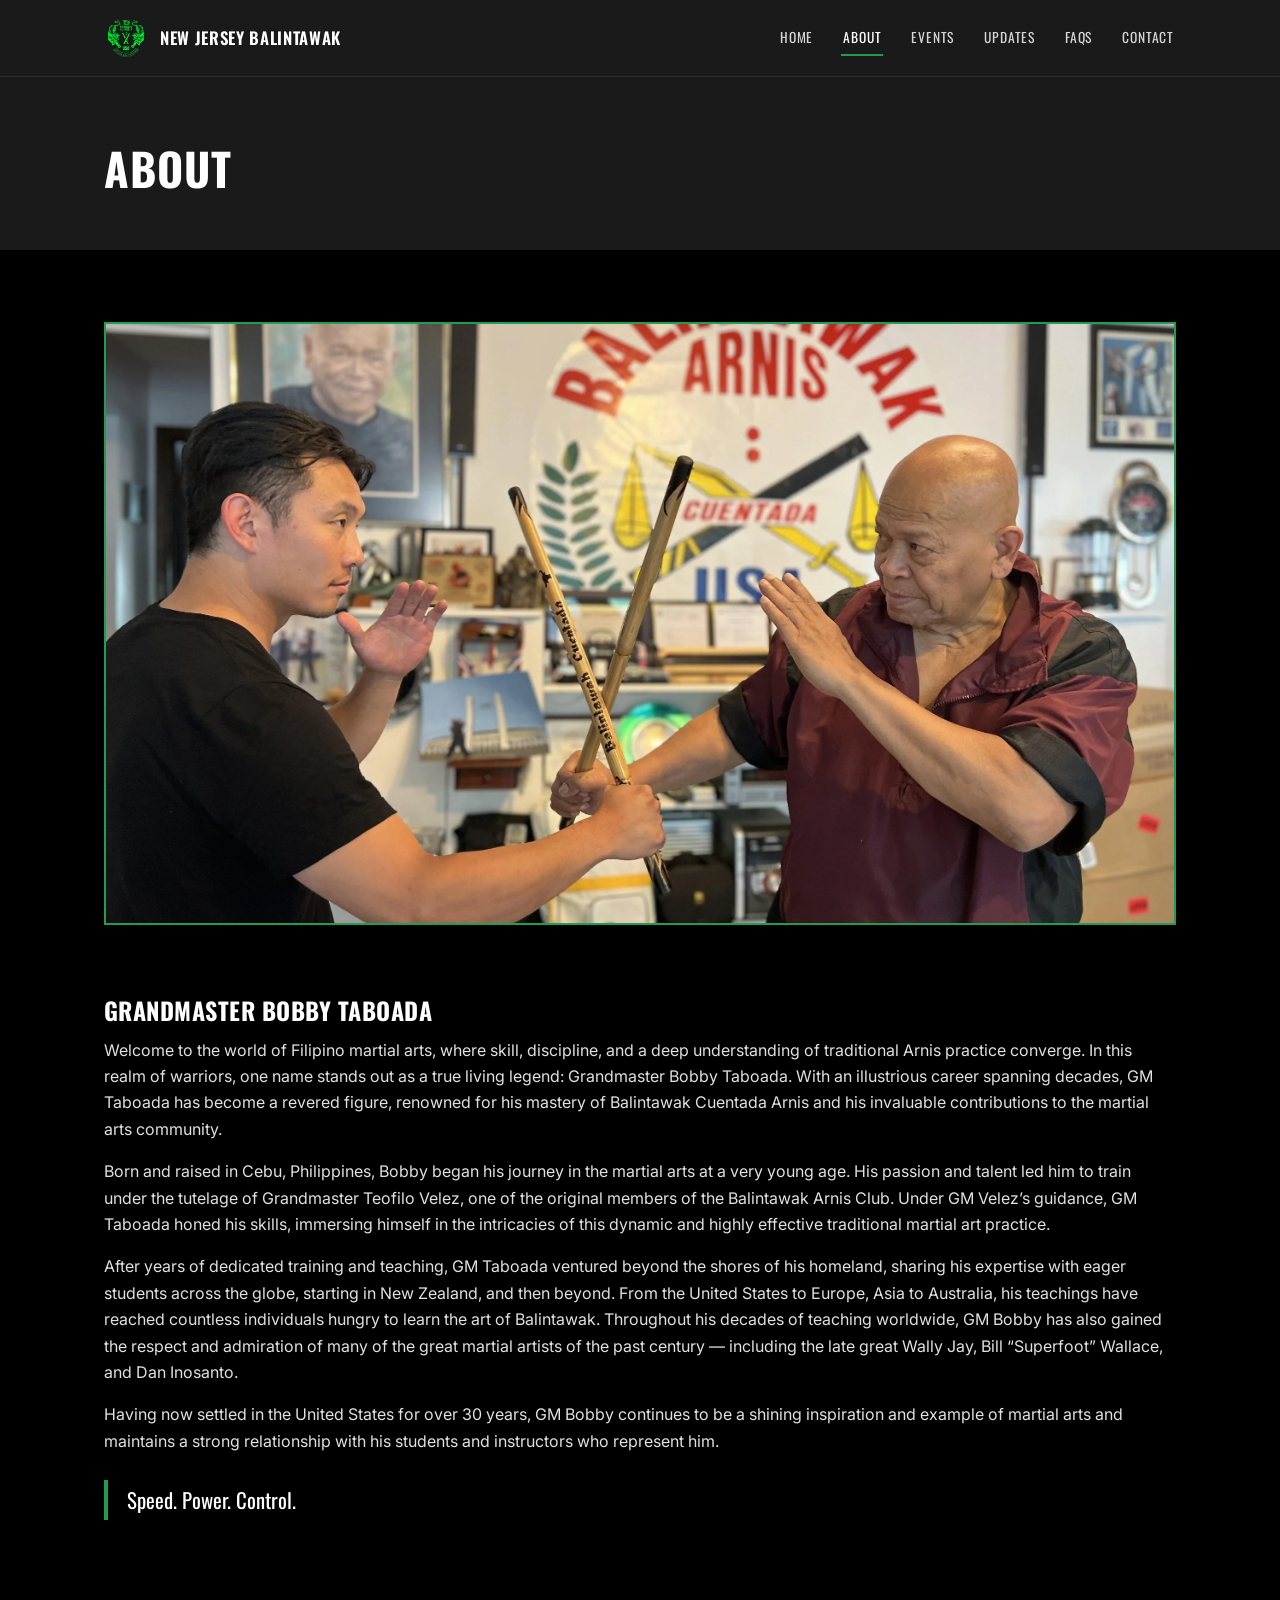
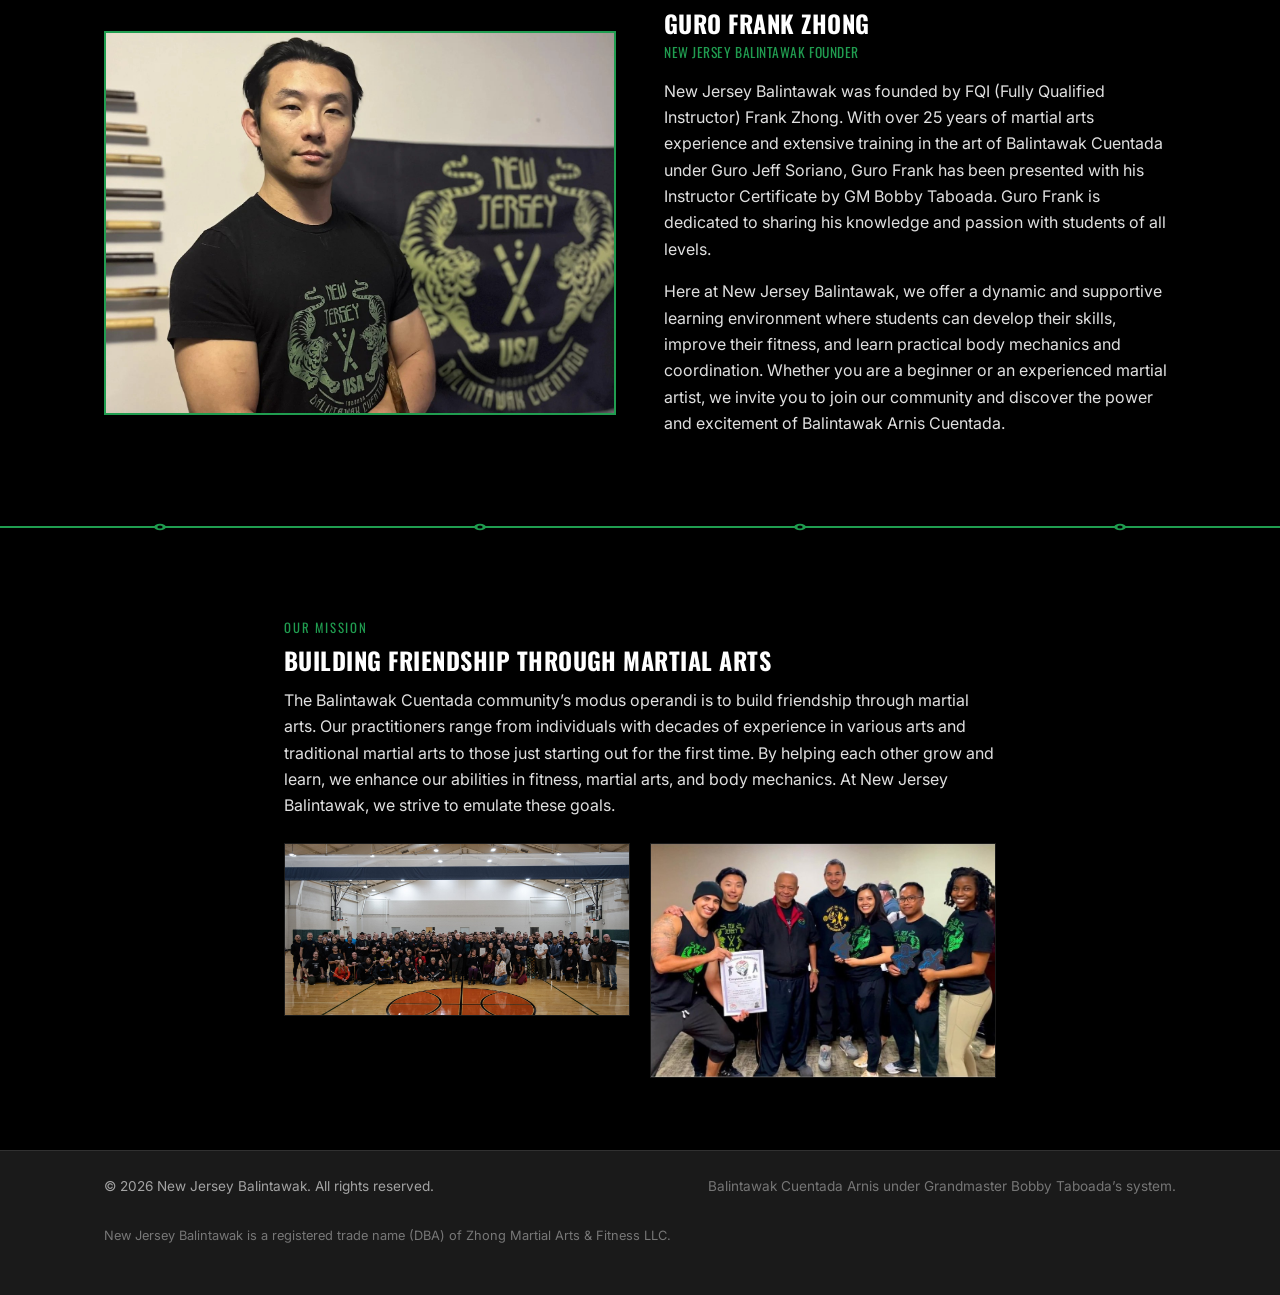
==== about.html @ 24a56a82 "Update experience duration for Guro Frank Zhong" ====
<!DOCTYPE html>
<html lang="en">
<head>
<meta charset="UTF-8">
<meta name="viewport" content="width=device-width, initial-scale=1.0">
<title>About | New Jersey Balintawak</title>
<meta name="description" content="Meet Grandmaster Bobby Taboada and Guro Frank Zhong, founder of New Jersey Balintawak.">
<link rel="icon" href="photos/logo.png">
<link rel="preconnect" href="https://fonts.googleapis.com">
<link rel="preconnect" href="https://fonts.gstatic.com" crossorigin>
<link href="https://fonts.googleapis.com/css2?family=Oswald:wght@500;600;700&family=Inter:wght@400;500;600&display=swap" rel="stylesheet">
<link rel="stylesheet" href="styles.css">
</head>
<body>
<a class="skip-link" href="#main">Skip to content</a>

<header class="site-header">
  <div class="wrap header-inner">
    <a class="brand" href="index.html">
      <img src="photos/logo.png" alt="New Jersey Balintawak logo">
      <span class="brand-name">New Jersey Balintawak</span>
    </a>
    <button class="nav-toggle" id="navToggle" aria-expanded="false" aria-controls="siteNav">
      <span></span><span></span><span></span><span class="sr-only">Menu</span>
    </button>
    <nav class="site-nav" id="siteNav">
      <a href="index.html">Home</a>
      <a href="about.html" aria-current="page">About</a>
      <a href="events.html">Events</a>
      <a href="updates.html">Updates</a>
      <a href="faqs.html">FAQs</a>
      <a href="contact.html">Contact</a>
    </nav>
  </div>
</header>

<main id="main">

  <section class="page-hero" style="background:#1A1A1A;">
    <div class="wrap"><p class="eyebrow"></p><h1 style="color:#FFF;">About</h1></div>
  </section>

  <section class="section" style="background:#000;">
    <div class="wrap lineage-grid">
      <article class="lineage-card lineage-card--full">
        <img class="portrait" src="photos/frank-gm-crossing.jpg" alt="Grandmaster Bobby Taboada and Guro Frank Zhong crossing sticks in front of the original Balintawak Arnis banner">
        <div class="lineage-content">
          <h2>Grandmaster Bobby Taboada</h2>
          <p>Welcome to the world of Filipino martial arts, where skill, discipline, and a deep understanding of traditional Arnis practice converge. In this realm of warriors, one name stands out as a true living legend: Grandmaster Bobby Taboada. With an illustrious career spanning decades, GM Taboada has become a revered figure, renowned for his mastery of Balintawak Cuentada Arnis and his invaluable contributions to the martial arts community.</p>
          <p>Born and raised in Cebu, Philippines, Bobby began his journey in the martial arts at a very young age. His passion and talent led him to train under the tutelage of Grandmaster Teofilo Velez, one of the original members of the Balintawak Arnis Club. Under GM Velez&rsquo;s guidance, GM Taboada honed his skills, immersing himself in the intricacies of this dynamic and highly effective traditional martial art practice.</p>
          <p>After years of dedicated training and teaching, GM Taboada ventured beyond the shores of his homeland, sharing his expertise with eager students across the globe, starting in New Zealand, and then beyond. From the United States to Europe, Asia to Australia, his teachings have reached countless individuals hungry to learn the art of Balintawak. Throughout his decades of teaching worldwide, GM Bobby has also gained the respect and admiration of many of the great martial artists of the past century &mdash; including the late great Wally Jay, Bill &ldquo;Superfoot&rdquo; Wallace, and Dan Inosanto.</p>
          <p>Having now settled in the United States for over 30 years, GM Bobby continues to be a shining inspiration and example of martial arts and maintains a strong relationship with his students and instructors who represent him.</p>
          <blockquote><p>Speed. Power. Control.</p></blockquote>
        </div>
      </article>

      <article class="lineage-card">
        <img class="portrait" src="photos/frank-portrait.jpg" alt="Guro Frank Zhong">
        <div class="lineage-content">
          <h2 style="color:#FFF;">Guro Frank Zhong</h2>
          <p class="lineage-role">New Jersey Balintawak Founder</p>
          <p>New Jersey Balintawak was founded by FQI (Fully Qualified Instructor) Frank Zhong. With over 25 years of martial arts experience and extensive training in the art of Balintawak Cuentada under Guro Jeff Soriano, Guro Frank has been presented with his Instructor Certificate by GM Bobby Taboada. Guro Frank is dedicated to sharing his knowledge and passion with students of all levels.</p>
          <p>Here at New Jersey Balintawak, we offer a dynamic and supportive learning environment where students can develop their skills, improve their fitness, and learn practical body mechanics and coordination. Whether you are a beginner or an experienced martial artist, we invite you to join our community and discover the power and excitement of Balintawak Arnis Cuentada.</p>
        </div>
      </article>
    </div>
  </section>

  <div class="stick-divider" aria-hidden="true"><svg viewBox="0 0 1200 40" preserveAspectRatio="none"><line x1="0" y1="20" x2="1200" y2="20" class="stick-line"/><g class="stick-nodes"><circle cx="150" cy="20" r="4"/><circle cx="450" cy="20" r="4"/><circle cx="750" cy="20" r="4"/><circle cx="1050" cy="20" r="4"/></g></svg></div>

  <section class="section" style="background:#000;">
    <div class="wrap section-narrow">
      <p class="eyebrow">Our Mission</p>
      <h2 style="color:#FFF;">Building Friendship Through Martial Arts</h2>
      <p>The Balintawak Cuentada community&rsquo;s modus operandi is to build friendship through martial arts. Our practitioners range from individuals with decades of experience in various arts and traditional martial arts to those just starting out for the first time. By helping each other grow and learn, we enhance our abilities in fitness, martial arts, and body mechanics. At New Jersey Balintawak, we strive to emulate these goals.</p>
      <div style="display:grid;grid-template-columns:1fr 1fr;gap:20px;margin-top:1.5em;">
        <img src="photos/world-camp-2023.jpg" alt="Balintawak practitioners gathered at World Camp 2023" style="border:1px solid var(--line);">
        <img src="photos/winston-with-gm.jpg" alt="New Jersey Balintawak practitioners with Grandmaster Bobby Taboada after a Completion of the Art test" style="border:1px solid var(--line);object-fit:cover;height:100%;">
      </div>
    </div>
  </section>

</main>

<footer class="site-footer">
  <div class="wrap footer-inner">
    <p>&copy; <span id="year"></span> New Jersey Balintawak. All rights reserved.</p>
    <p class="footer-sub">Balintawak Cuentada Arnis under Grandmaster Bobby Taboada&rsquo;s system.</p>
    <p class="footer-legal">New Jersey Balintawak is a registered trade name (DBA) of Zhong Martial Arts &amp; Fitness LLC.</p>
  </div>
</footer>
<script src="script.js"></script>
</body>
</html>
---- styles.css ----
/* ============================================
   New Jersey Balintawak — tokens
   ============================================ */
:root {
  --ink: #1A1A1A;
  --ink-soft: #E0E0E0;
  --paper: #000000;
  --paper-dim: #222222;
  --brand: #209D50;
  --brand-dark: #15703A;
  --accent: #FFFFFF;
  --accent-dim: #CCCCCC;
  --line: rgba(255,255,255,0.1);

  --font-head: "Oswald", "Arial Narrow", sans-serif;
  --font-body: "Inter", system-ui, -apple-system, sans-serif;

  --max: 1120px;
}

*, *::before, *::after { box-sizing: border-box; }
html { scroll-behavior: smooth; }
body {
  margin: 0;
  font-family: var(--font-body);
  color: var(--ink-soft);
  background: var(--paper);
  line-height: 1.65;
  -webkit-font-smoothing: antialiased;
}
img { max-width: 100%; display: block; }
a { color: inherit; }
h1, h2, h3 {
  font-family: var(--font-head);
  color: var(--accent);
  text-transform: uppercase;
  letter-spacing: 0.02em;
  line-height: 1.15;
  margin: 0 0 0.5em;
}
p { margin: 0 0 1em; }
ul { margin: 0; padding: 0; list-style: none; }

.wrap { max-width: var(--max); margin: 0 auto; padding: 0 24px; }

.sr-only {
  position: absolute; width: 1px; height: 1px;
  overflow: hidden; clip: rect(0 0 0 0); white-space: nowrap;
}
.skip-link {
  position: absolute; left: -999px; top: 0;
  background: var(--brand); color: #fff; padding: 12px 20px; z-index: 100;
}
.skip-link:focus { left: 0; }
:focus-visible { outline: 3px solid var(--brand); outline-offset: 2px; }

.eyebrow {
  font-family: var(--font-head);
  text-transform: uppercase;
  letter-spacing: 0.14em;
  font-size: 0.8rem;
  color: var(--brand);
  margin: 0 0 0.75em;
}

/* Buttons */
.btn {
  display: inline-block;
  font-family: var(--font-head);
  text-transform: uppercase;
  letter-spacing: 0.06em;
  font-size: 0.95rem;
  padding: 14px 28px;
  border-radius: 2px;
  text-decoration: none;
  border: 2px solid transparent;
  transition: background-color 0.15s ease, color 0.15s ease, border-color 0.15s ease;
  cursor: pointer;
}
.btn-primary { background: var(--brand); color: #fff; border-color: var(--brand); }
.btn-primary:hover { background: var(--brand-dark); border-color: var(--brand-dark); }
.btn-ghost { background: transparent; color: #fff; border-color: rgba(255,255,255,0.5); }
.btn-ghost:hover { border-color: #fff; }

/* Header / nav */
.site-header {
  background: var(--ink);
  position: sticky; top: 0; z-index: 50;
  border-bottom: 1px solid rgba(255,255,255,0.08);
}
.header-inner { display: flex; align-items: center; justify-content: space-between; height: 76px; }
.brand { display: flex; align-items: center; gap: 12px; color: #fff; text-decoration: none; }
.brand img { height: 44px; width: 44px; object-fit: contain; }
.brand-name {
  font-family: var(--font-head); text-transform: uppercase;
  letter-spacing: 0.04em; font-size: 1.05rem; font-weight: 600;
}
.site-nav { display: flex; gap: 26px; }
.site-nav a {
  color: rgba(255,255,255,0.82); text-decoration: none;
  font-family: var(--font-head); text-transform: uppercase;
  font-size: 0.85rem; letter-spacing: 0.06em;
  padding: 6px 2px; border-bottom: 2px solid transparent;
  transition: color 0.15s ease, border-color 0.15s ease;
}
.site-nav a:hover, .site-nav a[aria-current="page"] { color: #fff; border-color: var(--brand); }

.nav-toggle {
  display: none; flex-direction: column; justify-content: center; gap: 5px;
  width: 40px; height: 40px; background: none; border: none; cursor: pointer;
}
.nav-toggle span { display: block; height: 2px; background: #fff; border-radius: 1px; }

/* Page hero (interior pages) */
.page-hero { background: var(--ink); color: #fff; padding: 56px 0; }
.page-hero .eyebrow { color: var(--accent-dim); }
.page-hero h1 { color: #fff; font-size: clamp(2rem, 5vw, 2.8rem); margin: 0; }

/* Home hero */
.hero { background: var(--ink); color: #fff; padding: 90px 0 76px; }
.hero-inner { max-width: 720px; }
.hero h1 { color: #fff; font-size: clamp(2.4rem, 6vw, 3.6rem); margin-bottom: 0.4em; }
.hero-lede { color: rgba(255,255,255,0.78); font-size: 1.1rem; max-width: 46ch; }
.hero-actions { display: flex; flex-wrap: wrap; gap: 14px; margin-top: 1.5em; }

/* Stick divider */
.stick-divider { background: var(--paper); padding: 6px 0; line-height: 0; }
.stick-divider svg { width: 100%; height: 24px; display: block; }
.stick-line { stroke: var(--brand); stroke-width: 3; stroke-linecap: round; }
.stick-nodes circle { fill: var(--paper); stroke: var(--brand); stroke-width: 3; }

/* Sections */
.section { padding: 72px 0; }
.section-narrow { max-width: 760px; }

/* Lineage / people */
.lineage-grid { display: flex; flex-direction: column; gap: 64px; }
.lineage-card { display: grid; grid-template-columns: 1fr 1fr; gap: 48px; align-items: center; }
.lineage-card .portrait {
  width: 100%; aspect-ratio: 4 / 3; object-fit: cover;
  background: var(--paper-dim); border: 2px solid var(--brand); margin-bottom: 0;
}
.lineage-card--full { grid-template-columns: 1fr; }
.lineage-card--full .portrait { aspect-ratio: 16 / 9; margin-bottom: 24px; }
.lineage-content p:last-child { margin-bottom: 0; }
.lineage-role {
  font-family: var(--font-head); text-transform: uppercase;
  letter-spacing: 0.04em; color: var(--brand); font-size: 0.85rem; margin-top: -0.6em;
}

/* Quote */
blockquote { border-left: 4px solid var(--brand); margin: 1.6em 0; padding: 0.2em 0 0.2em 1.2em; }
blockquote p { font-family: var(--font-head); text-transform: none; font-size: 1.3rem; color: var(--accent); margin: 0; }

/* Curriculum */
.level-grid { display: grid; grid-template-columns: repeat(3, 1fr); gap: 24px; margin-top: 32px; }
.level-card { background: var(--paper-dim); border: 1px solid var(--line); padding: 28px 24px; position: relative; }
.level-num { display: block; font-family: var(--font-head); font-size: 2.4rem; font-weight: 700; color: var(--brand); line-height: 1; margin-bottom: 14px; }
.level-card li { padding: 6px 0; border-top: 1px solid var(--line); font-size: 0.95rem; }
.level-card li:first-child { border-top: none; }

/* Training */
.training-grid { display: grid; grid-template-columns: repeat(3, 1fr); gap: 28px; margin-top: 24px; }
.training-card { border-top: 3px solid var(--brand); padding-top: 18px; }

/* Event card */
.event-card { display: grid; grid-template-columns: 300px 1fr; gap: 28px; background: var(--paper-dim); border: 1px solid var(--line); margin-bottom: 28px; }
.event-photo { width: 100%; height: 100%; min-height: 200px; object-fit: cover; background: var(--paper-dim); }
.event-body { padding: 24px 24px 24px 0; }
.event-date { font-family: var(--font-head); color: var(--brand); text-transform: uppercase; letter-spacing: 0.06em; font-size: 0.85rem; }
.event-location, .event-meta-strong { font-weight: 600; color: var(--accent); }
.event-price-table { margin: 1em 0; padding: 0; }
.event-price-table li { display: flex; justify-content: space-between; max-width: 320px; padding: 6px 0; border-top: 1px solid var(--line); }
.event-price-table li:first-child { border-top: none; }

/* Simple calendar-style event row (Events page past listings) */
.event-row { display: grid; grid-template-columns: 90px 1fr; gap: 24px; padding: 24px 0; border-top: 1px solid var(--line); }
.event-row:first-child { border-top: none; }
.event-row-date { font-family: var(--font-head); }
.event-row-date .month { display: block; text-transform: uppercase; color: var(--brand); font-size: 0.85rem; letter-spacing: 0.08em; }
.event-row-date .day { display: block; font-size: 2rem; color: var(--accent); line-height: 1; }
.event-row-meta { color: var(--brand); font-size: 0.85rem; text-transform: uppercase; letter-spacing: 0.05em; margin-bottom: 0.3em; }

/* FAQ accordion */
.faq-item { border-top: 1px solid var(--line); }
.faq-item:last-child { border-bottom: 1px solid var(--line); }
.faq-item summary {
  cursor: pointer; padding: 20px 4px; font-family: var(--font-head);
  text-transform: uppercase; letter-spacing: 0.02em; font-size: 1.05rem;
  color: var(--accent); list-style: none; display: flex; justify-content: space-between; align-items: center; gap: 16px;
}
.faq-item summary::-webkit-details-marker { display: none; }
.faq-item summary::after {
  content: "+"; font-size: 1.4rem; color: var(--brand); flex: none; font-family: var(--font-body);
}
.faq-item[open] summary::after { content: "\2212"; }
.faq-item .faq-answer { padding: 0 4px 22px; max-width: 68ch; }

/* Updates / posts */
.post-list { display: flex; flex-direction: column; gap: 40px; }
.post { display: grid; grid-template-columns: 280px 1fr; gap: 28px; }
.post-photo { width: 100%; aspect-ratio: 4/3; object-fit: cover; background: var(--paper-dim); border: 1px solid var(--line); }
.post-date { font-family: var(--font-head); color: var(--brand); text-transform: uppercase; letter-spacing: 0.06em; font-size: 0.8rem; }
.post h2 { margin-top: 0.3em; color: var(--accent); }
.post-noimg { grid-template-columns: 1fr; }

/* Contact */
.contact-page { background: var(--ink); color: #fff; }
.contact-page .eyebrow { color: var(--accent-dim); }
.contact-page h1, .contact-page h2 { color: #fff; }
.contact-grid { display: grid; grid-template-columns: 1fr 1fr; gap: 48px; margin-top: 24px; }
.contact-block p { color: rgba(255,255,255,0.8); }
.contact-block a { color: #fff; text-decoration: underline; text-decoration-color: var(--brand); }

.form-field { margin-bottom: 18px; }
.form-field label { display: block; font-size: 0.85rem; color: rgba(255,255,255,0.7); margin-bottom: 6px; }
.form-field .hint { color: rgba(255,255,255,0.45); font-size: 0.78rem; }
.form-row { display: grid; grid-template-columns: 1fr 1fr; gap: 16px; }
.form-field input, .form-field textarea {
  width: 100%; background: rgba(255,255,255,0.06); border: 1px solid rgba(255,255,255,0.25);
  color: #fff; padding: 12px 14px; font-family: var(--font-body); font-size: 0.95rem; border-radius: 2px;
}
.form-field textarea { min-height: 120px; resize: vertical; }
.form-note { font-size: 0.8rem; color: rgba(255,255,255,0.45); margin-top: 8px; }

/* Footer */
.site-footer { background: var(--ink); border-top: 1px solid rgba(255,255,255,0.1); color: rgba(255,255,255,0.6); padding: 24px 0 36px; font-size: 0.85rem; }
.footer-inner { display: flex; flex-wrap: wrap; gap: 6px 20px; justify-content: space-between; }
.footer-sub { color: rgba(255,255,255,0.4); }
.footer-legal { font-size: 0.8rem; color: #777777; margin-top: 0.5rem; }

/* Responsive */
@media (max-width: 860px) {
  .lineage-grid { gap: 40px; }
  .lineage-card { grid-template-columns: 1fr; gap: 20px; }
  .level-grid { grid-template-columns: 1fr 1fr; }
  .training-grid { grid-template-columns: 1fr; gap: 22px; }
  .event-card { grid-template-columns: 1fr; }
  .event-photo { aspect-ratio: 16/9; min-height: 0; }
  .event-body { padding: 0 20px 20px; }
  .contact-grid { grid-template-columns: 1fr; gap: 28px; }
  .post { grid-template-columns: 1fr; }
}
@media (max-width: 640px) {
  .nav-toggle { display: flex; }
  .site-nav {
    position: absolute; top: 76px; left: 0; right: 0; background: var(--ink);
    flex-direction: column; gap: 0; max-height: 0; overflow: hidden; transition: max-height 0.2s ease;
  }
  .site-nav.is-open { max-height: 420px; }
  .site-nav a { padding: 16px 24px; border-bottom: 1px solid rgba(255,255,255,0.08); border-left: 2px solid transparent; }
  .site-nav a:hover { border-left-color: var(--brand); border-bottom-color: rgba(255,255,255,0.08); }
  .hero { padding: 64px 0 52px; }
  .page-hero { padding: 44px 0; }
  .section { padding: 52px 0; }
  .level-grid { grid-template-columns: 1fr; }
  .form-row { grid-template-columns: 1fr; }
  .event-row { grid-template-columns: 60px 1fr; }
}
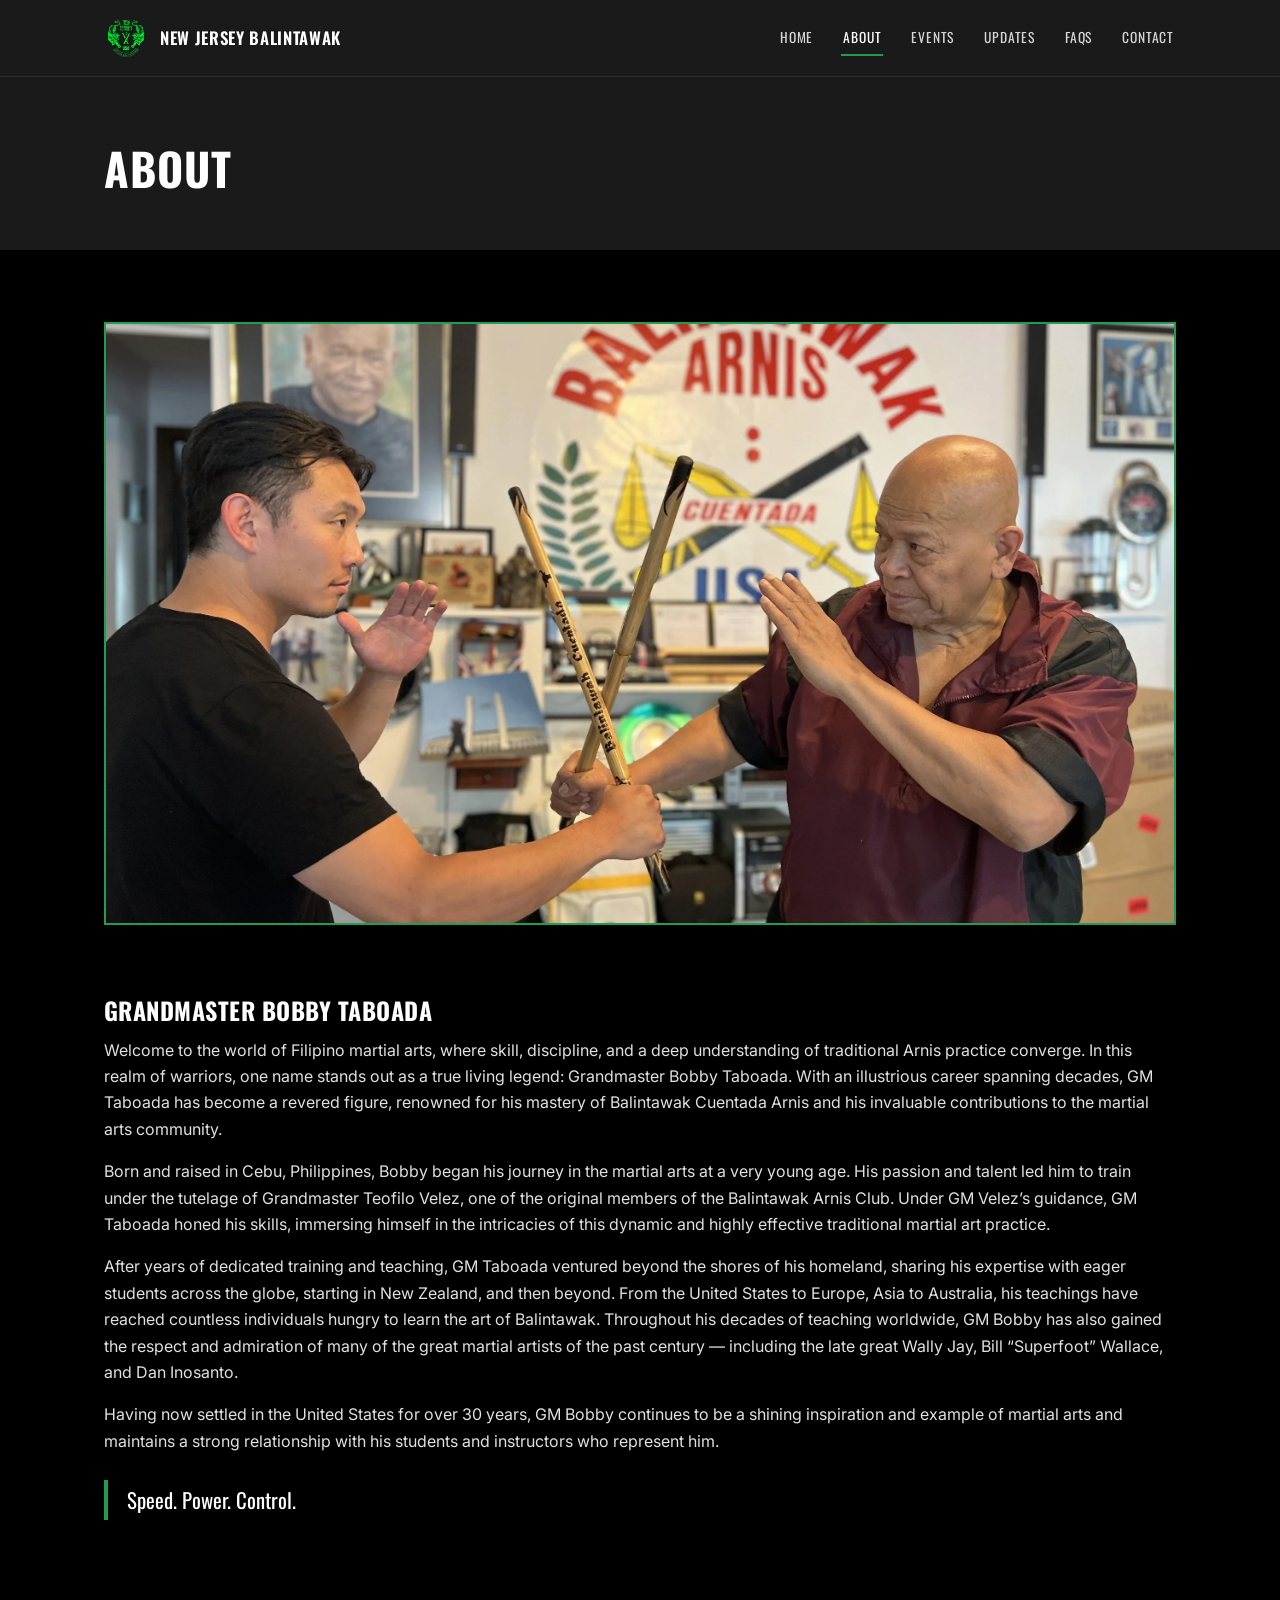
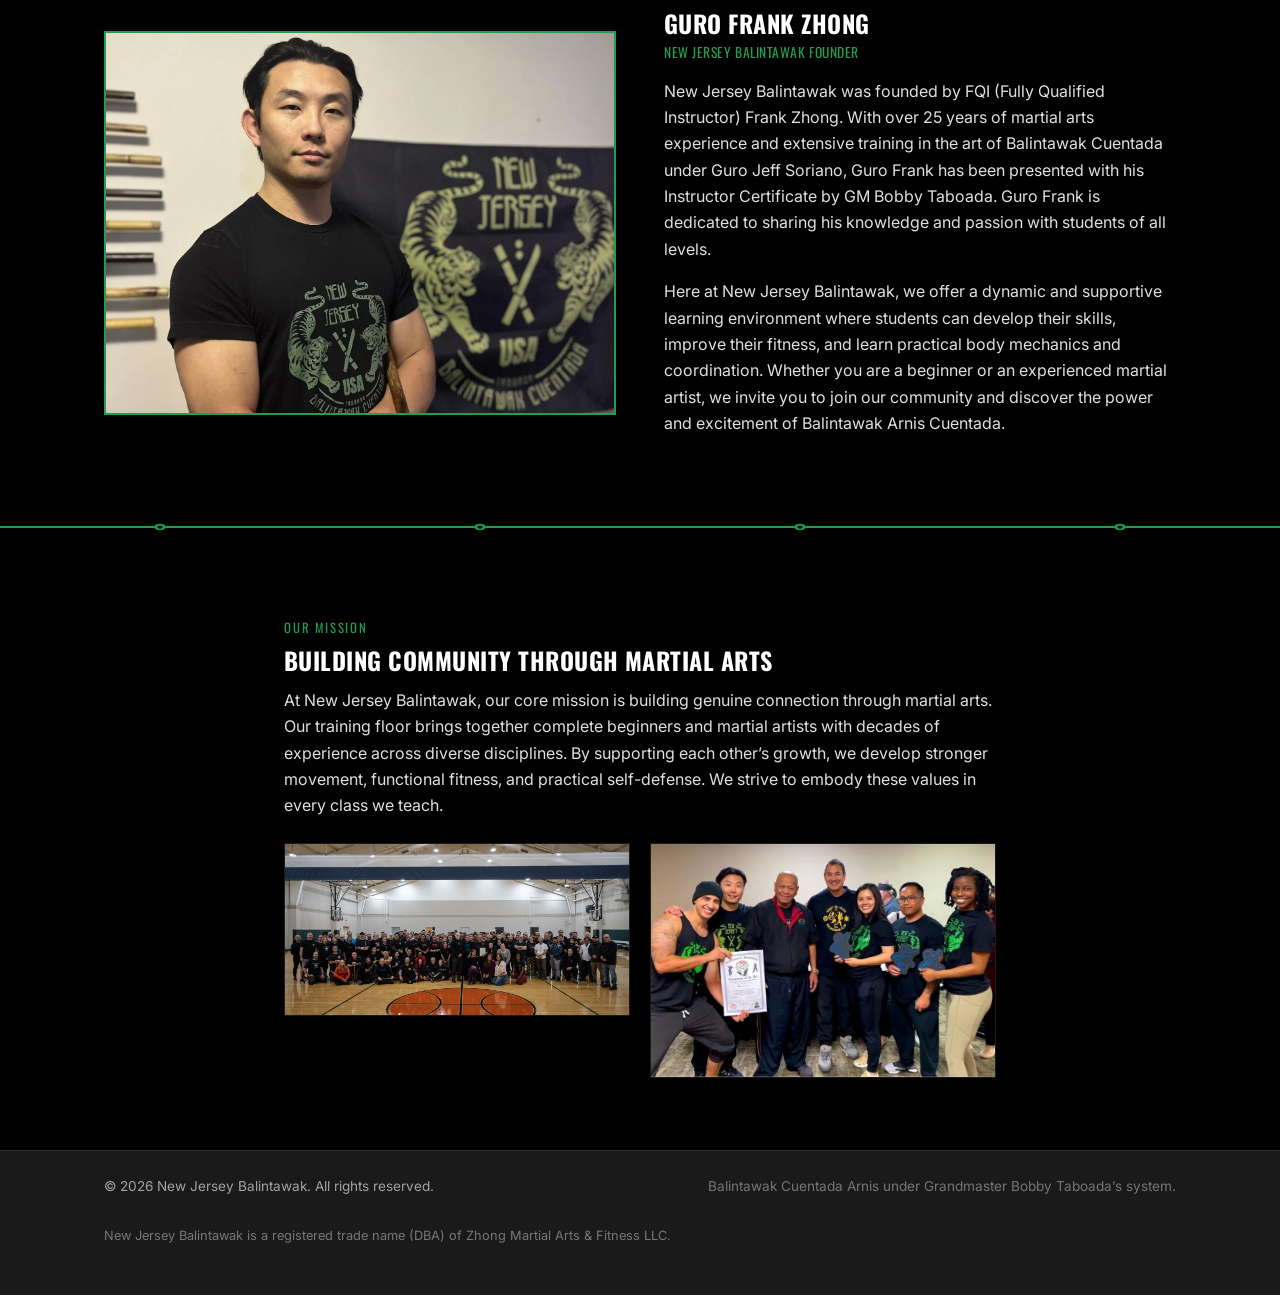
==== commit 079cef5f: "Revise mission statement in about.html Updated mission statement to emphasize community building and" ====
--- a/about.html
+++ b/about.html
@@ -71,8 +71,8 @@
   <section class="section" style="background:#000;">
     <div class="wrap section-narrow">
       <p class="eyebrow">Our Mission</p>
-      <h2 style="color:#FFF;">Building Friendship Through Martial Arts</h2>
-      <p>The Balintawak Cuentada community&rsquo;s modus operandi is to build friendship through martial arts. Our practitioners range from individuals with decades of experience in various arts and traditional martial arts to those just starting out for the first time. By helping each other grow and learn, we enhance our abilities in fitness, martial arts, and body mechanics. At New Jersey Balintawak, we strive to emulate these goals.</p>
+      <h2 style="color:#FFF;">Building Community Through Martial Arts</h2>
+      <p>At New Jersey Balintawak, our core mission is building genuine connection through martial arts. Our training floor brings together complete beginners and martial artists with decades of experience across diverse disciplines. By supporting each other’s growth, we develop stronger movement, functional fitness, and practical self-defense. We strive to embody these values in every class we teach.</p>
       <div style="display:grid;grid-template-columns:1fr 1fr;gap:20px;margin-top:1.5em;">
         <img src="photos/world-camp-2023.jpg" alt="Balintawak practitioners gathered at World Camp 2023" style="border:1px solid var(--line);">
         <img src="photos/winston-with-gm.jpg" alt="New Jersey Balintawak practitioners with Grandmaster Bobby Taboada after a Completion of the Art test" style="border:1px solid var(--line);object-fit:cover;height:100%;">
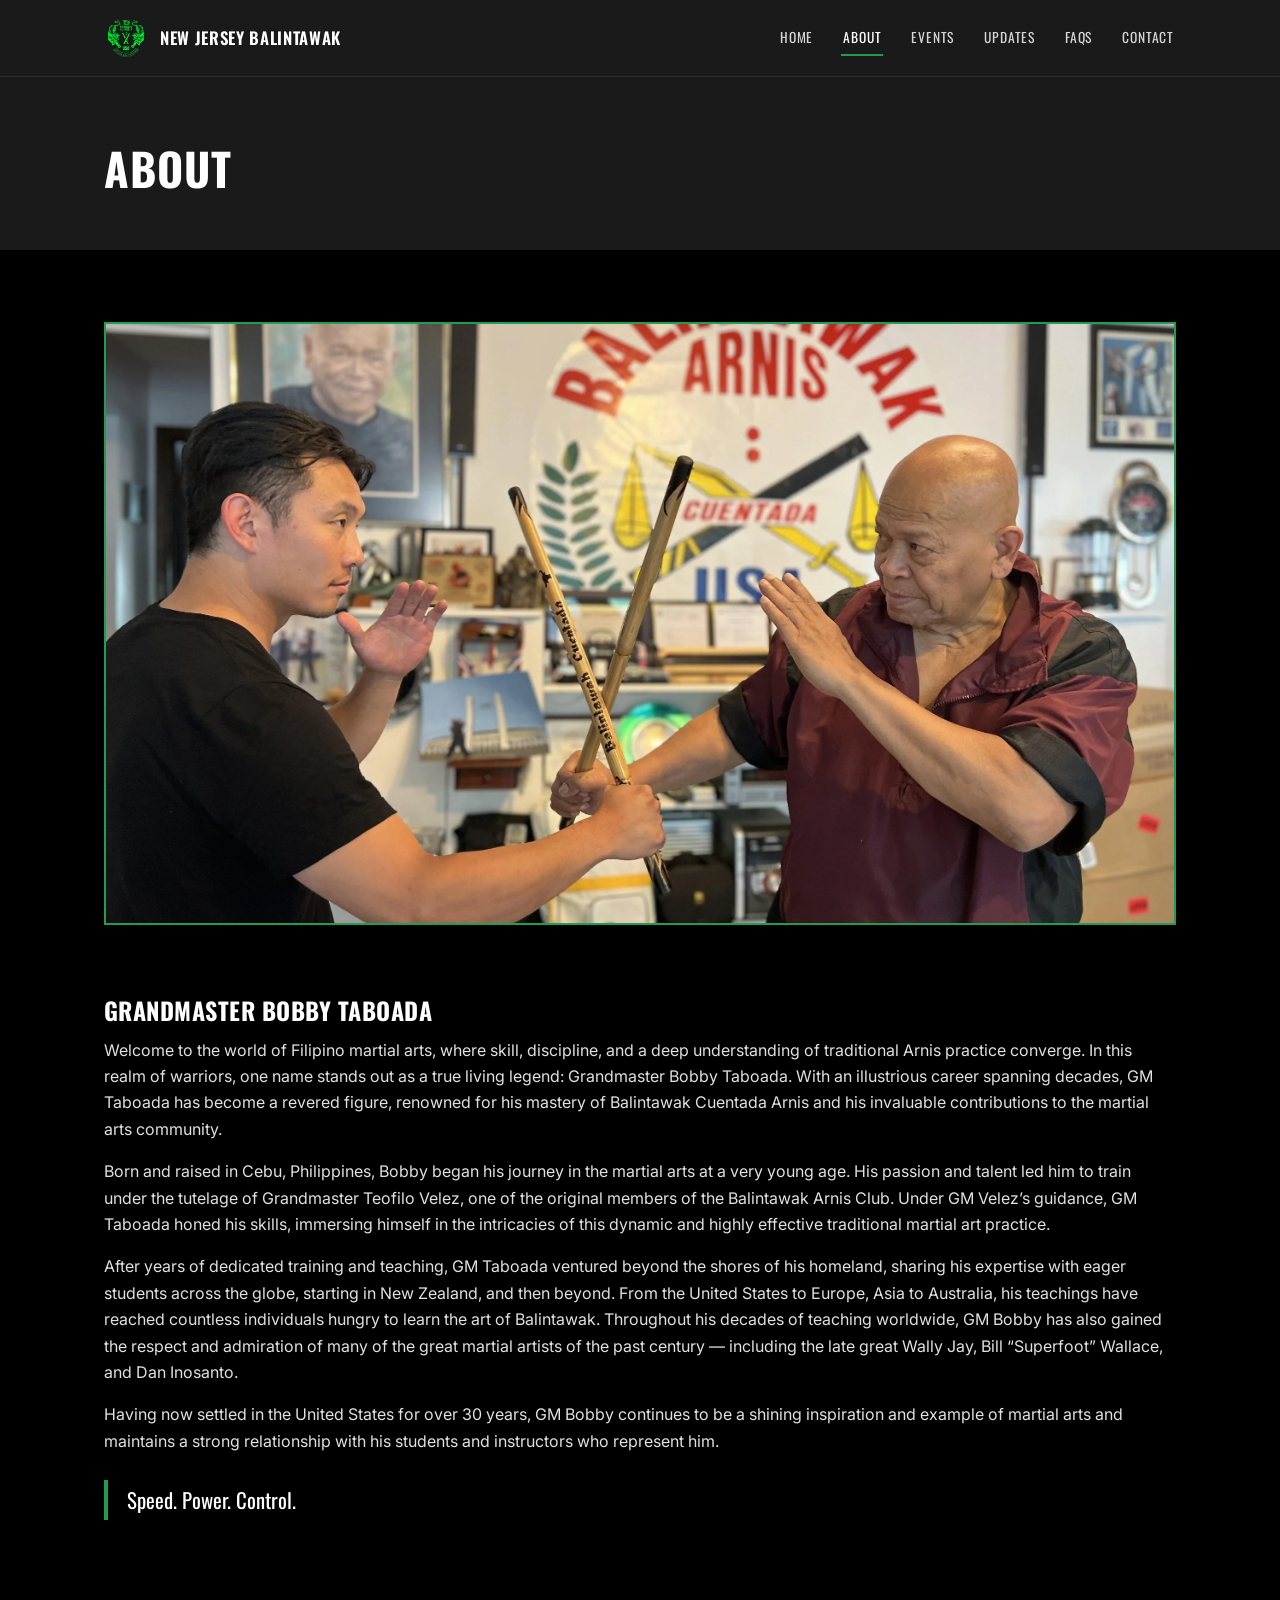
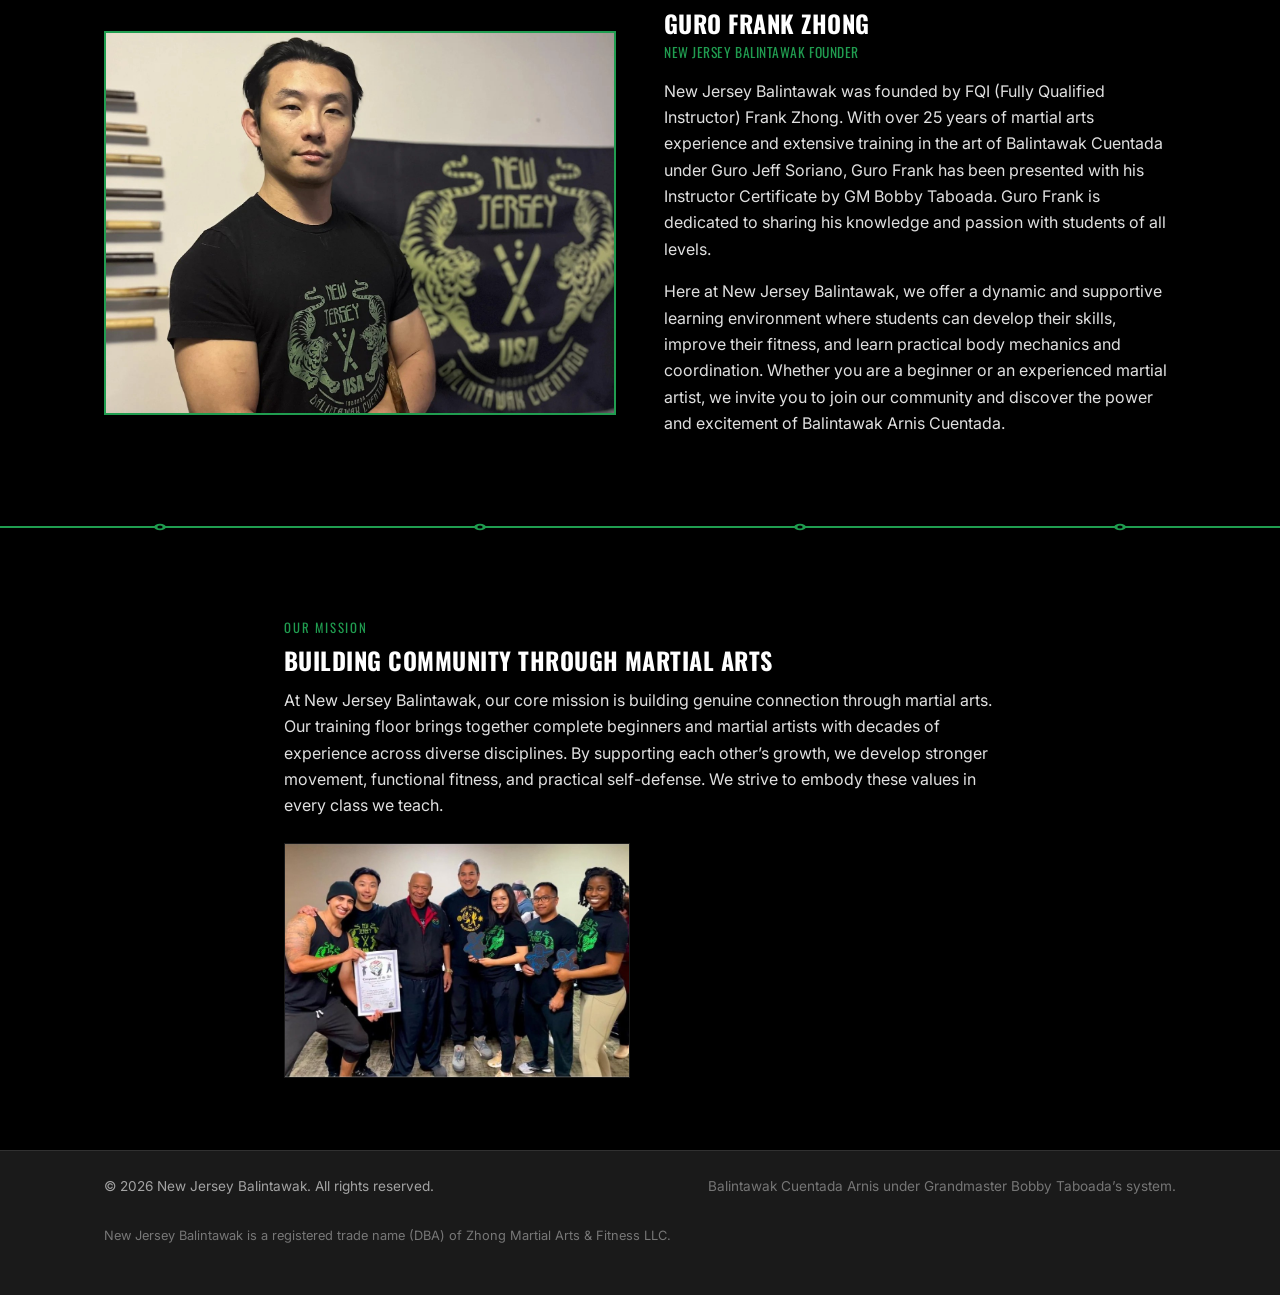
==== commit 18bc68ee: "Remove World Camp 2023 image from about.html Removed an image of Balintawak practitioners at World C" ====
--- a/about.html
+++ b/about.html
@@ -74,7 +74,6 @@
       <h2 style="color:#FFF;">Building Community Through Martial Arts</h2>
       <p>At New Jersey Balintawak, our core mission is building genuine connection through martial arts. Our training floor brings together complete beginners and martial artists with decades of experience across diverse disciplines. By supporting each other’s growth, we develop stronger movement, functional fitness, and practical self-defense. We strive to embody these values in every class we teach.</p>
       <div style="display:grid;grid-template-columns:1fr 1fr;gap:20px;margin-top:1.5em;">
-        <img src="photos/world-camp-2023.jpg" alt="Balintawak practitioners gathered at World Camp 2023" style="border:1px solid var(--line);">
         <img src="photos/winston-with-gm.jpg" alt="New Jersey Balintawak practitioners with Grandmaster Bobby Taboada after a Completion of the Art test" style="border:1px solid var(--line);object-fit:cover;height:100%;">
       </div>
     </div>
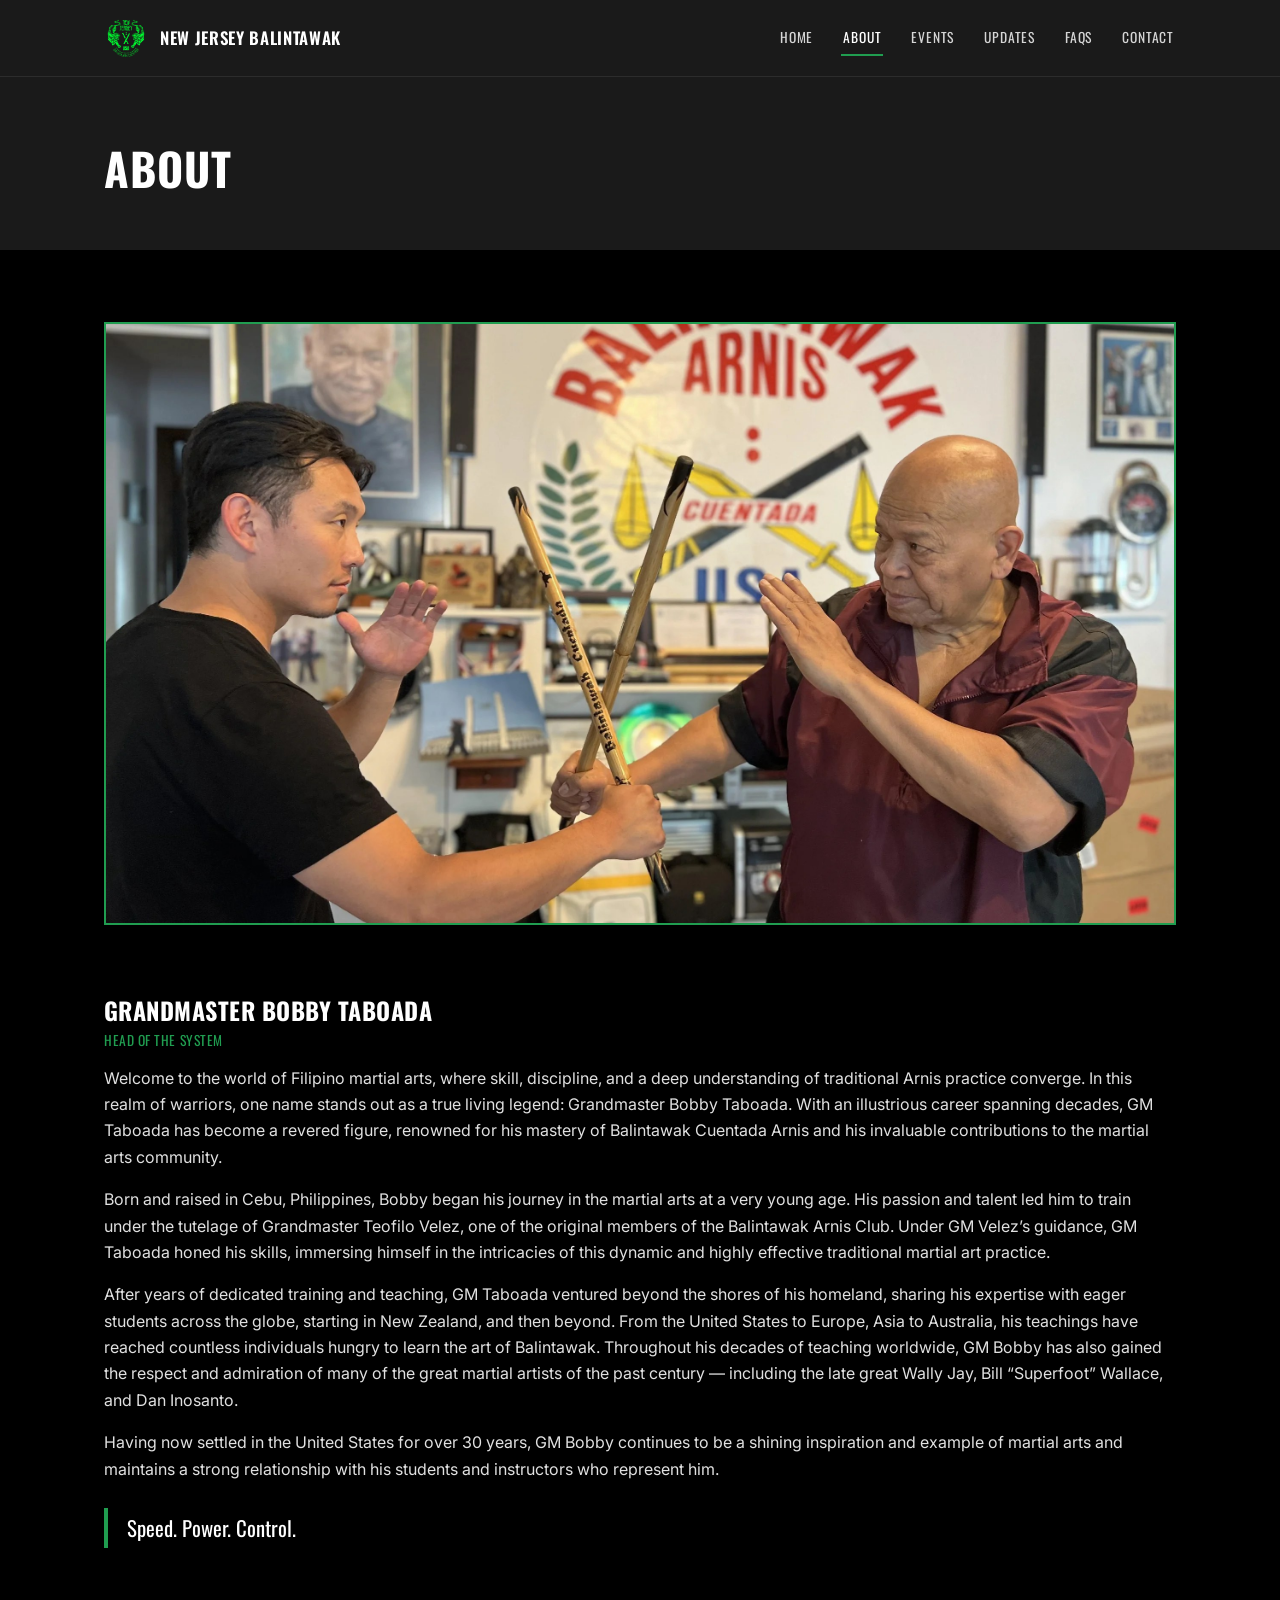
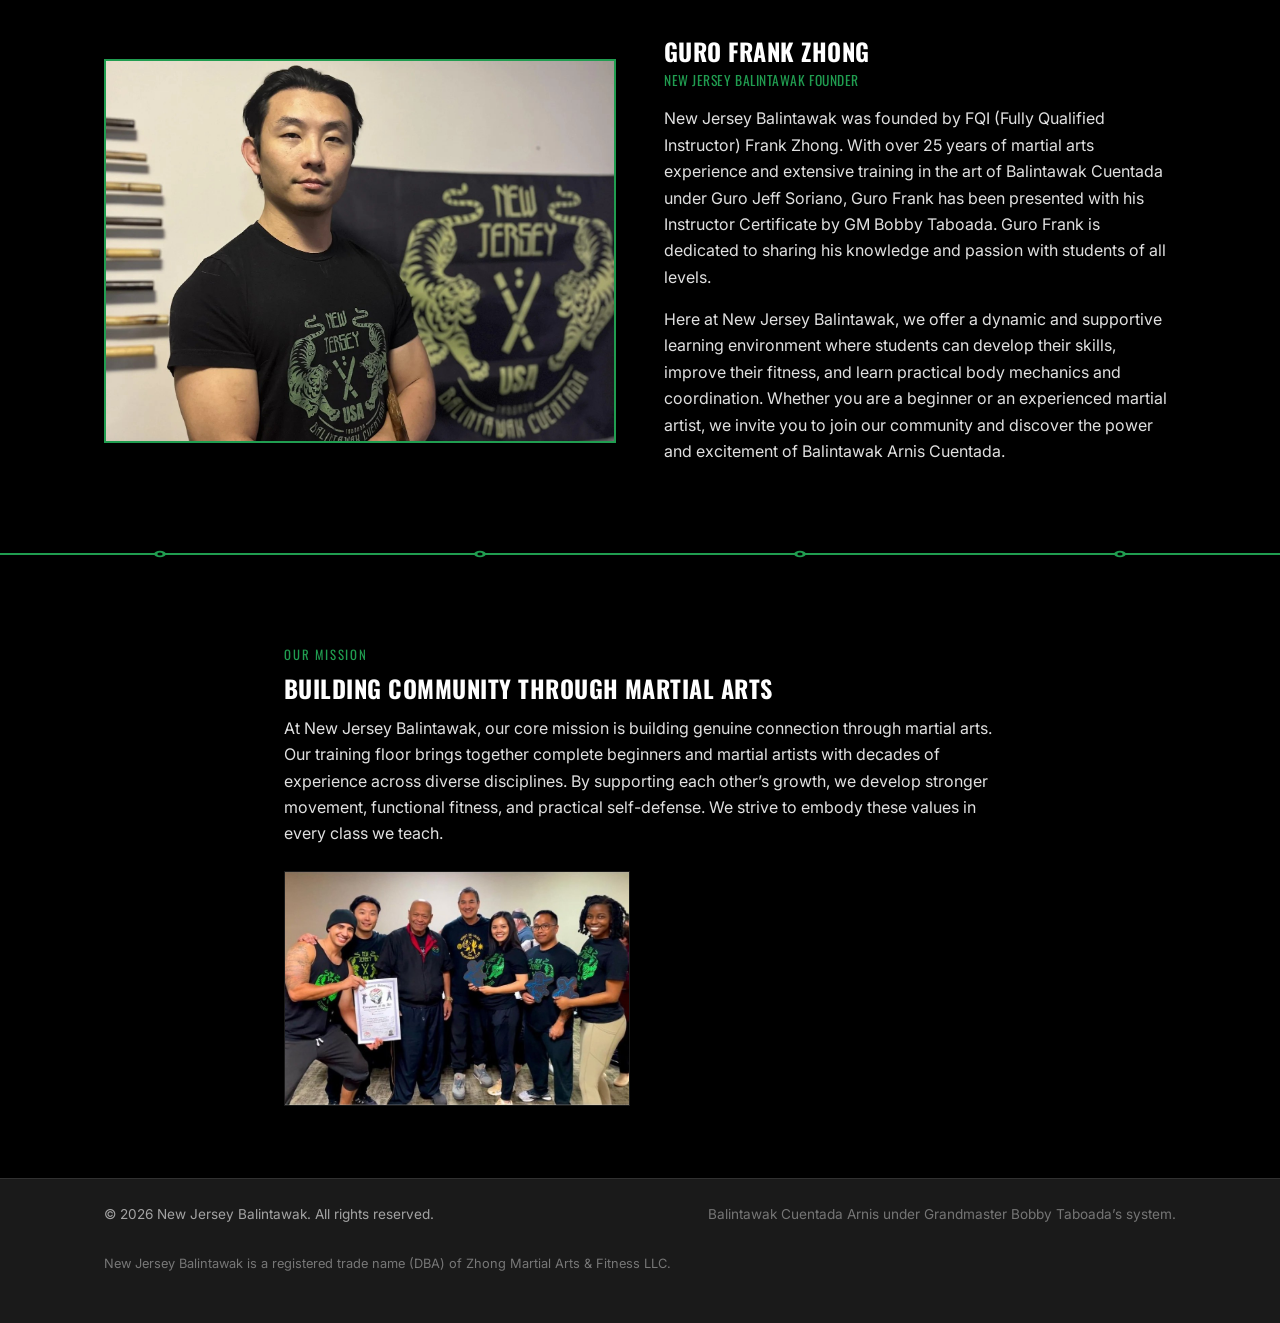
==== commit 251cbcaf: "Add lineage role for Grandmaster Bobby Taboada" ====
--- a/about.html
+++ b/about.html
@@ -46,6 +46,7 @@
         <img class="portrait" src="photos/frank-gm-crossing.jpg" alt="Grandmaster Bobby Taboada and Guro Frank Zhong crossing sticks in front of the original Balintawak Arnis banner">
         <div class="lineage-content">
           <h2>Grandmaster Bobby Taboada</h2>
+          <p class="lineage-role">Head of the System</p>
           <p>Welcome to the world of Filipino martial arts, where skill, discipline, and a deep understanding of traditional Arnis practice converge. In this realm of warriors, one name stands out as a true living legend: Grandmaster Bobby Taboada. With an illustrious career spanning decades, GM Taboada has become a revered figure, renowned for his mastery of Balintawak Cuentada Arnis and his invaluable contributions to the martial arts community.</p>
           <p>Born and raised in Cebu, Philippines, Bobby began his journey in the martial arts at a very young age. His passion and talent led him to train under the tutelage of Grandmaster Teofilo Velez, one of the original members of the Balintawak Arnis Club. Under GM Velez&rsquo;s guidance, GM Taboada honed his skills, immersing himself in the intricacies of this dynamic and highly effective traditional martial art practice.</p>
           <p>After years of dedicated training and teaching, GM Taboada ventured beyond the shores of his homeland, sharing his expertise with eager students across the globe, starting in New Zealand, and then beyond. From the United States to Europe, Asia to Australia, his teachings have reached countless individuals hungry to learn the art of Balintawak. Throughout his decades of teaching worldwide, GM Bobby has also gained the respect and admiration of many of the great martial artists of the past century &mdash; including the late great Wally Jay, Bill &ldquo;Superfoot&rdquo; Wallace, and Dan Inosanto.</p>
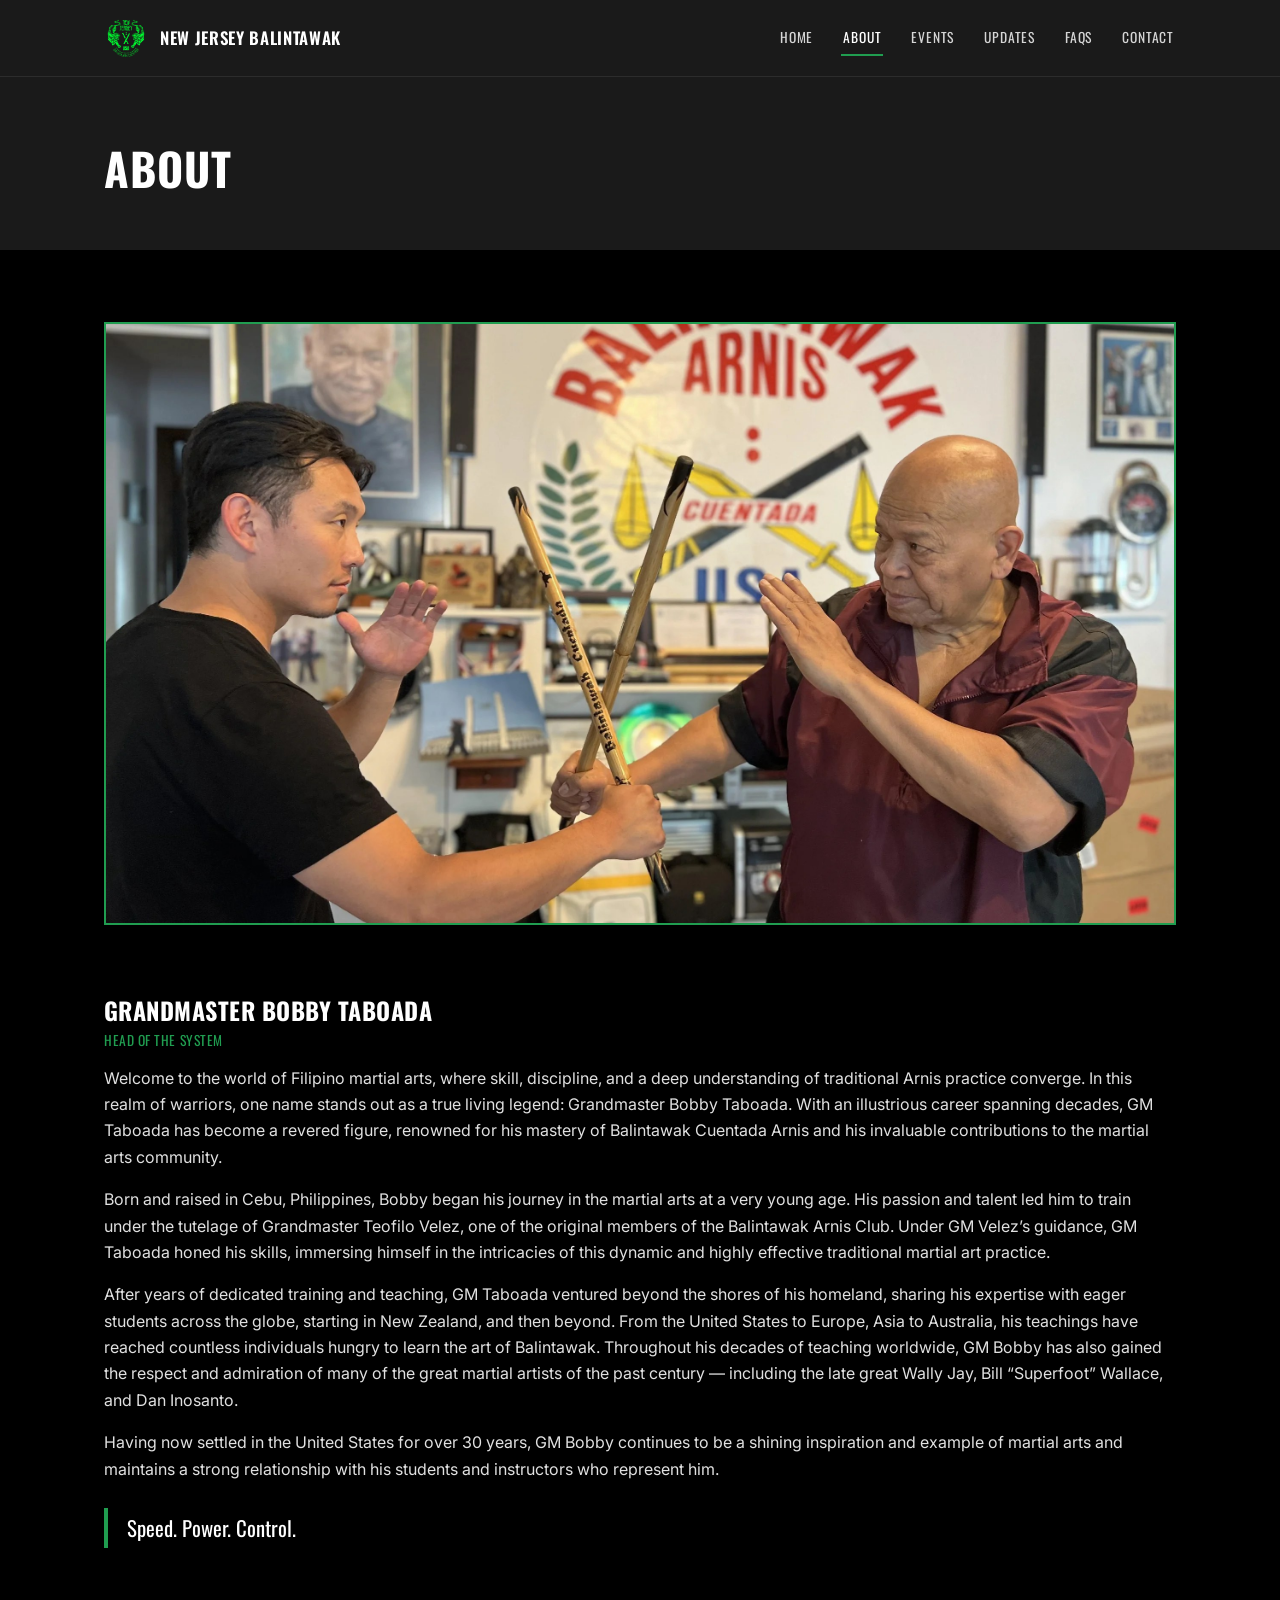
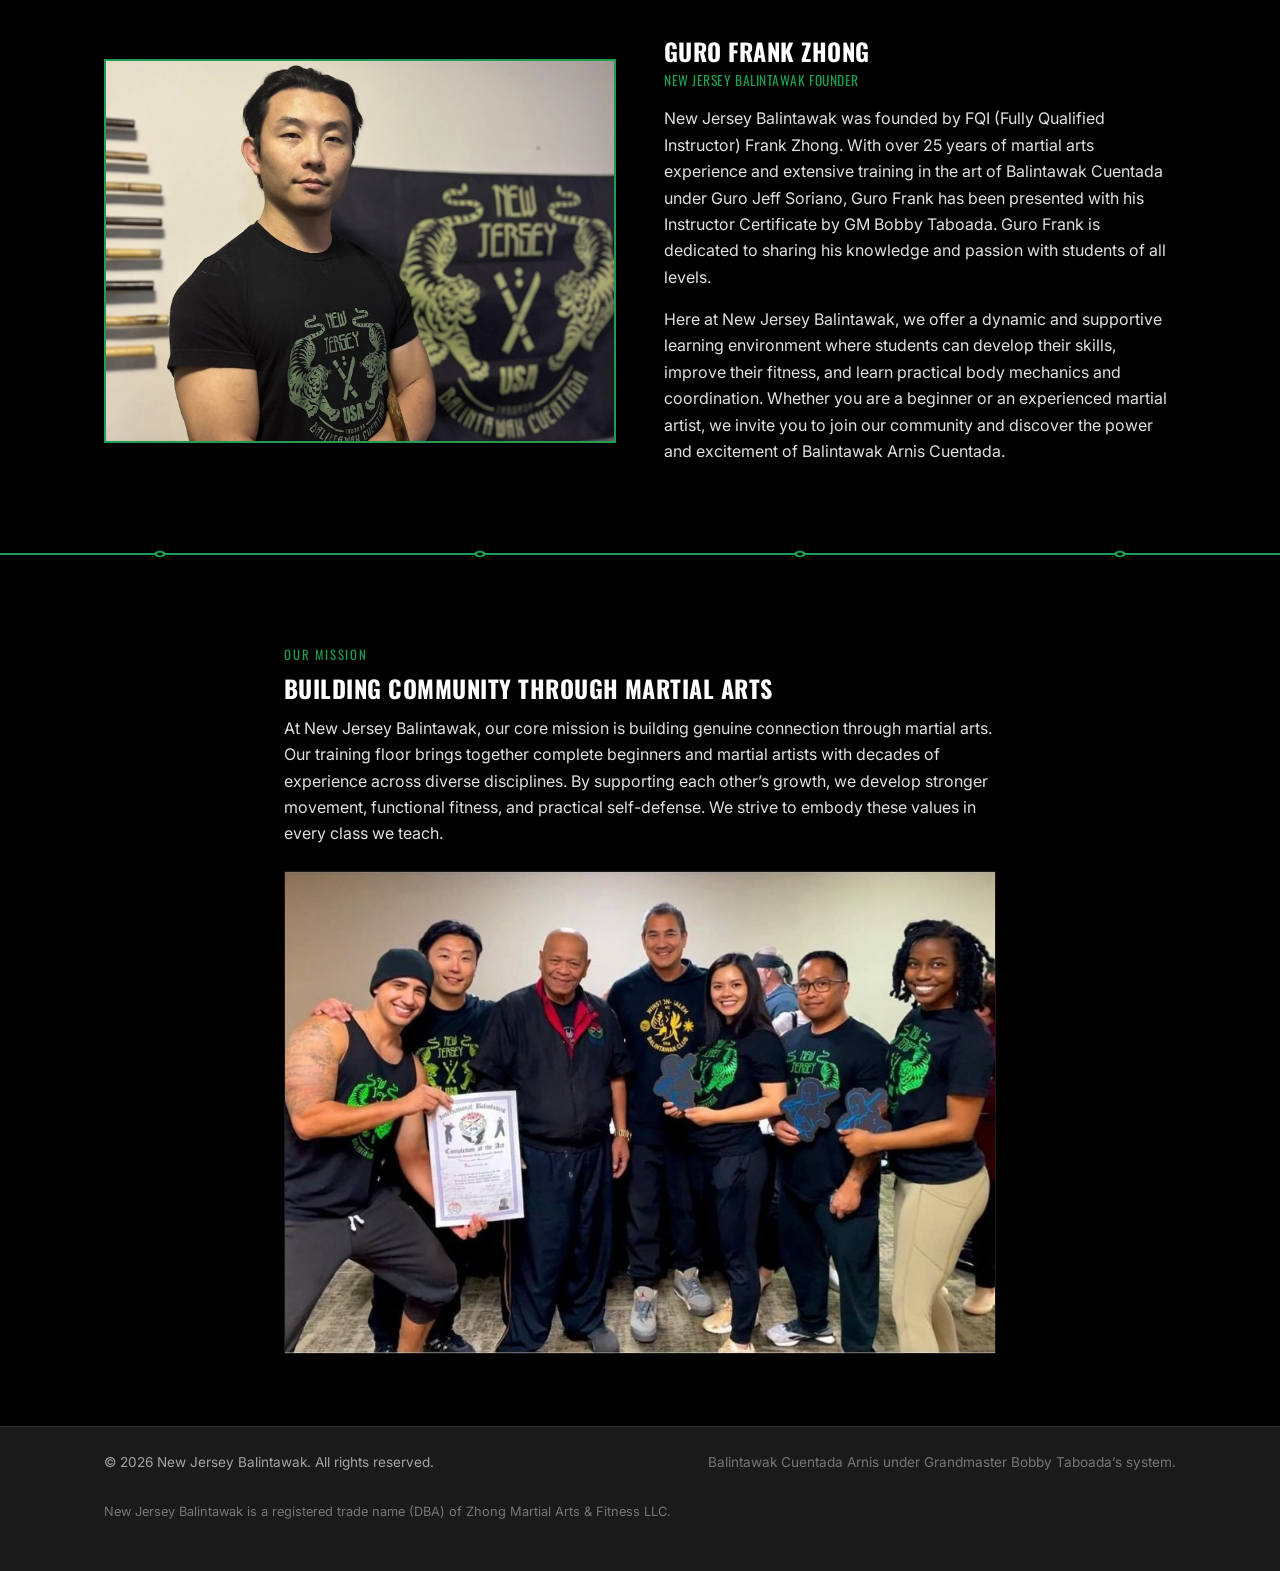
==== commit a3f8673f: "Change grid layout for image display in about.html" ====
--- a/about.html
+++ b/about.html
@@ -74,7 +74,7 @@
       <p class="eyebrow">Our Mission</p>
       <h2 style="color:#FFF;">Building Community Through Martial Arts</h2>
       <p>At New Jersey Balintawak, our core mission is building genuine connection through martial arts. Our training floor brings together complete beginners and martial artists with decades of experience across diverse disciplines. By supporting each other’s growth, we develop stronger movement, functional fitness, and practical self-defense. We strive to embody these values in every class we teach.</p>
-      <div style="display:grid;grid-template-columns:1fr 1fr;gap:20px;margin-top:1.5em;">
+      <div style="display:grid;grid-template-columns:1fr;gap:20px;margin-top:1.5em;">
         <img src="photos/winston-with-gm.jpg" alt="New Jersey Balintawak practitioners with Grandmaster Bobby Taboada after a Completion of the Art test" style="border:1px solid var(--line);object-fit:cover;height:100%;">
       </div>
     </div>
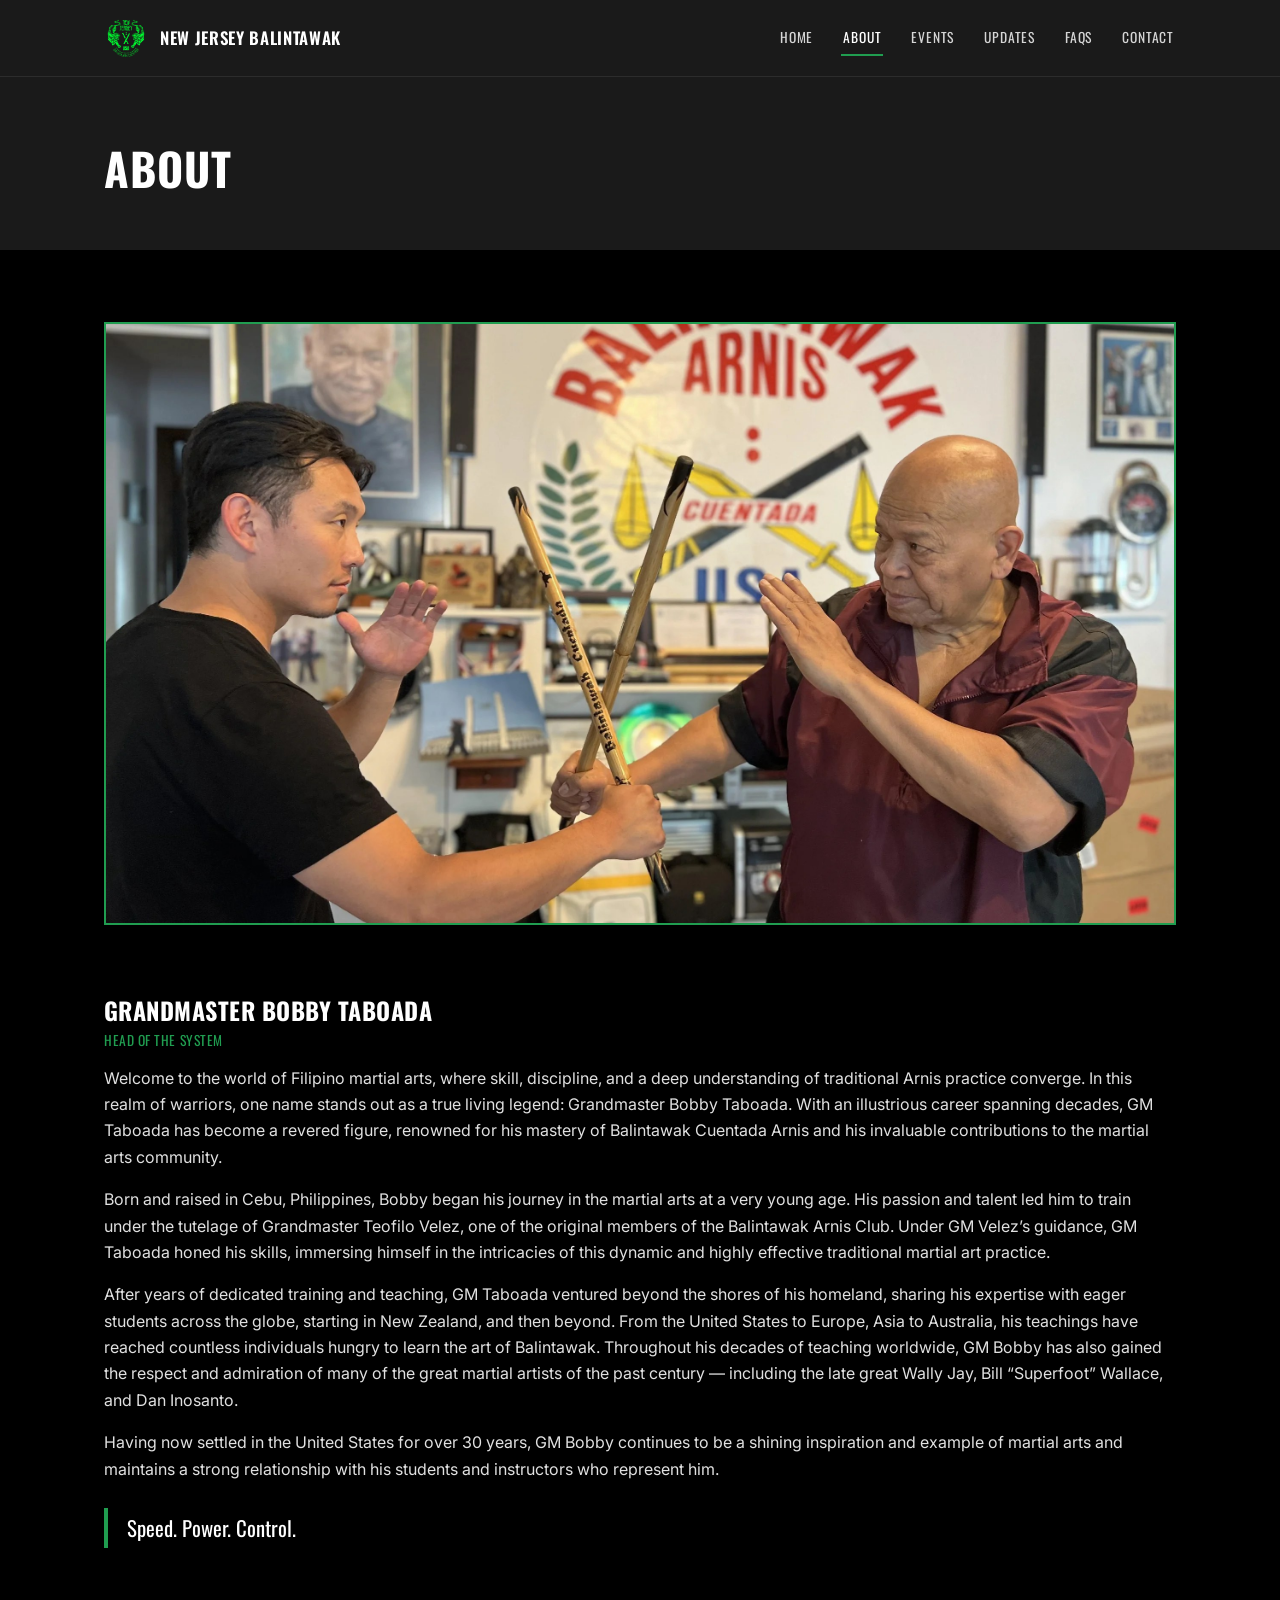
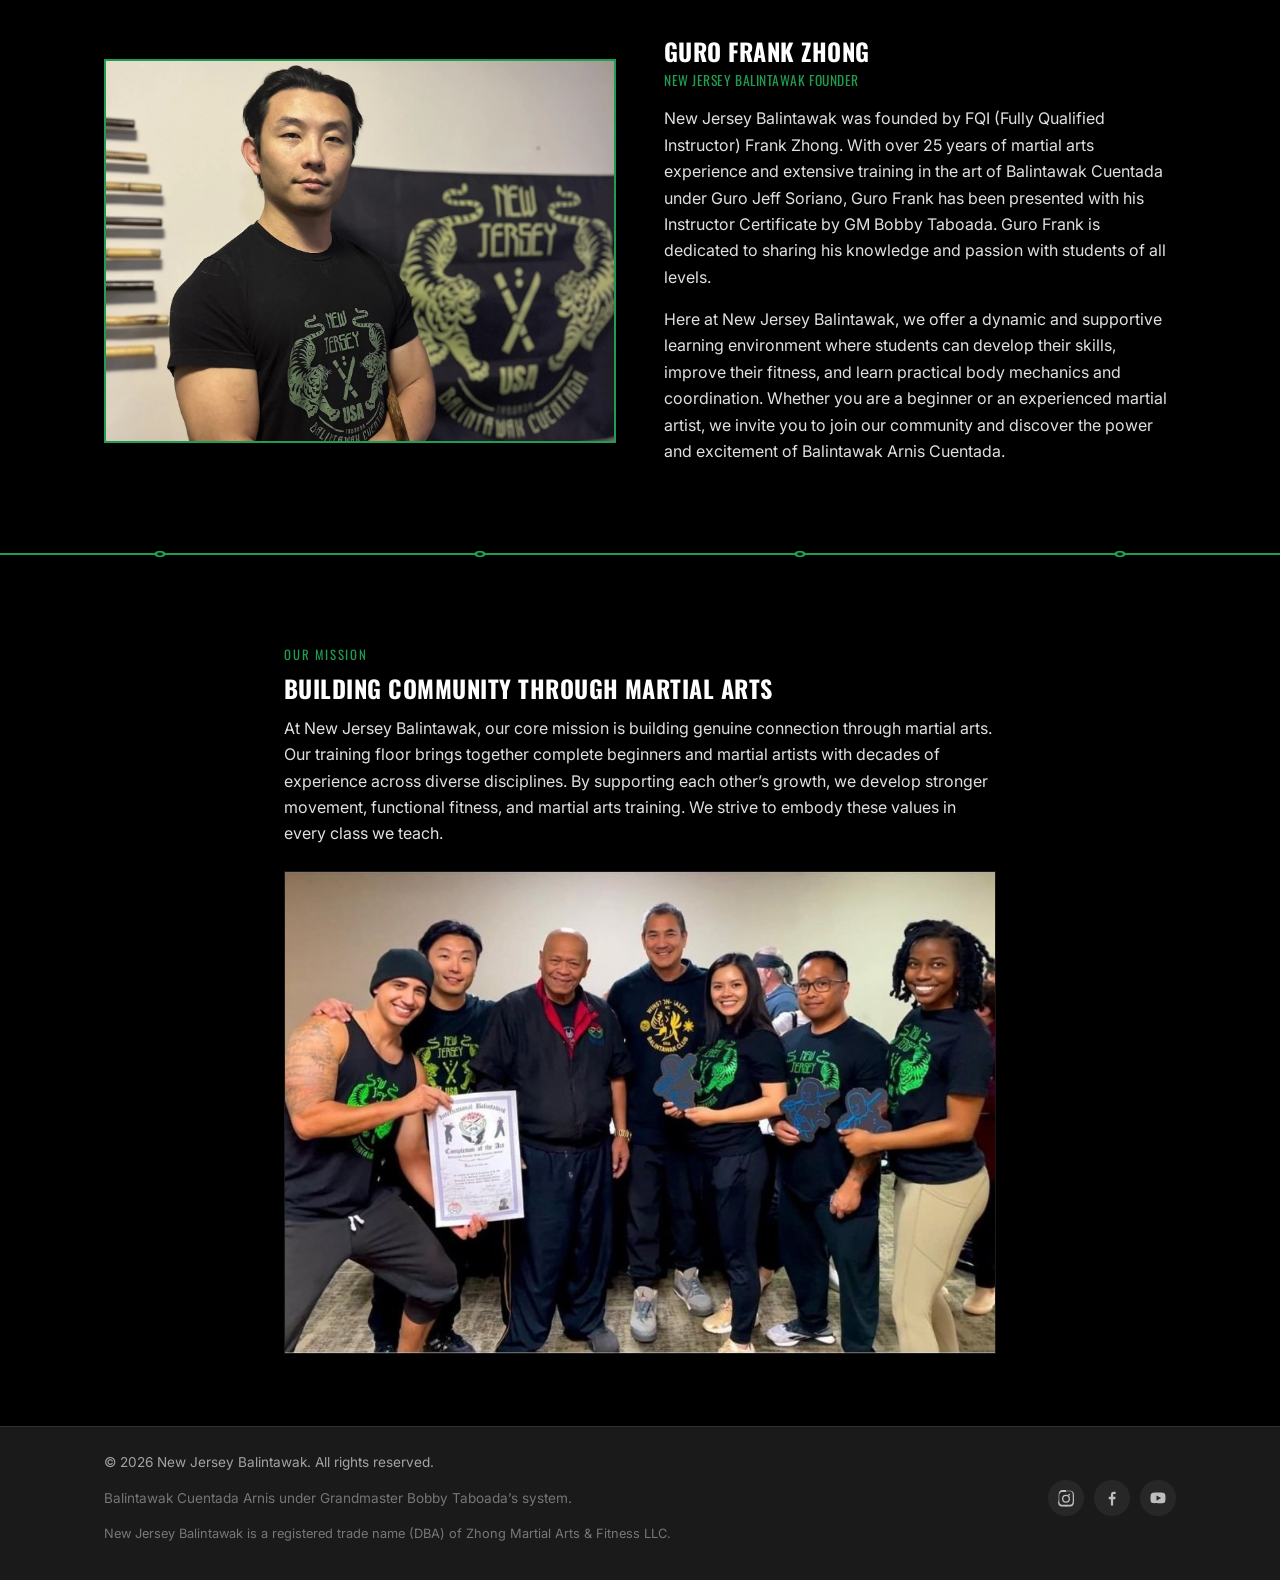
==== commit 76fe731e: "Add social media links to footer, fix reintroduced self-defense wording - Add Instagram/Facebook/You" ====
--- a/about.html
+++ b/about.html
@@ -73,7 +73,7 @@
     <div class="wrap section-narrow">
       <p class="eyebrow">Our Mission</p>
       <h2 style="color:#FFF;">Building Community Through Martial Arts</h2>
-      <p>At New Jersey Balintawak, our core mission is building genuine connection through martial arts. Our training floor brings together complete beginners and martial artists with decades of experience across diverse disciplines. By supporting each other’s growth, we develop stronger movement, functional fitness, and practical self-defense. We strive to embody these values in every class we teach.</p>
+      <p>At New Jersey Balintawak, our core mission is building genuine connection through martial arts. Our training floor brings together complete beginners and martial artists with decades of experience across diverse disciplines. By supporting each other’s growth, we develop stronger movement, functional fitness, and martial arts training. We strive to embody these values in every class we teach.</p>
       <div style="display:grid;grid-template-columns:1fr;gap:20px;margin-top:1.5em;">
         <img src="photos/winston-with-gm.jpg" alt="New Jersey Balintawak practitioners with Grandmaster Bobby Taboada after a Completion of the Art test" style="border:1px solid var(--line);object-fit:cover;height:100%;">
       </div>
@@ -84,9 +84,22 @@
 
 <footer class="site-footer">
   <div class="wrap footer-inner">
-    <p>&copy; <span id="year"></span> New Jersey Balintawak. All rights reserved.</p>
-    <p class="footer-sub">Balintawak Cuentada Arnis under Grandmaster Bobby Taboada&rsquo;s system.</p>
-    <p class="footer-legal">New Jersey Balintawak is a registered trade name (DBA) of Zhong Martial Arts &amp; Fitness LLC.</p>
+    <div class="footer-text">
+      <p>&copy; <span id="year"></span> New Jersey Balintawak. All rights reserved.</p>
+      <p class="footer-sub">Balintawak Cuentada Arnis under Grandmaster Bobby Taboada&rsquo;s system.</p>
+      <p class="footer-legal">New Jersey Balintawak is a registered trade name (DBA) of Zhong Martial Arts &amp; Fitness LLC.</p>
+    </div>
+    <div class="social-links">
+      <a href="https://www.instagram.com/newjerseybalintawak/" target="_blank" rel="noopener" aria-label="Instagram">
+        <svg viewBox="0 0 24 24" aria-hidden="true"><path d="M12 2.2c3.2 0 3.6 0 4.85.07 1.17.05 1.97.24 2.43.4a4.9 4.9 0 0 1 1.77 1.15 4.9 4.9 0 0 1 1.15 1.77c.16.46.35 1.26.4 2.43.06 1.25.07 1.65.07 4.85s0 3.6-.07 4.85c-.05 1.17-.24 1.97-.4 2.43a4.9 4.9 0 0 1-1.15 1.77 4.9 4.9 0 0 1-1.77 1.15c-.46.16-1.26.35-2.43.4-1.25.06-1.65.07-4.85.07s-3.6 0-4.85-.07c-1.17-.05-1.97-.24-2.43-.4a4.9 4.9 0 0 1-1.77-1.15 4.9 4.9 0 0 1-1.15-1.77c-.16-.46-.35-1.26-.4-2.43C2.2 15.6 2.2 15.2 2.2 12s0-3.6.07-4.85c.05-1.17.24-1.97.4-2.43a4.9 4.9 0 0 1 1.15-1.77A4.9 4.9 0 0 1 5.6 1.8c.46-.16 1.26-.35 2.43-.4C9.28 1.2 9.68 1.2 12 1.2Zm0 1.8c-3.15 0-3.52 0-4.76.07-1.02.04-1.57.21-1.94.35a3.1 3.1 0 0 0-1.15.75c-.36.35-.58.7-.75 1.15-.14.37-.31.92-.35 1.94C3 8.48 3 8.85 3 12s0 3.52.05 4.76c.04 1.02.21 1.57.35 1.94.17.44.39.8.75 1.15.35.36.7.58 1.15.75.37.14.92.31 1.94.35 1.24.06 1.6.07 4.76.07s3.52 0 4.76-.07c1.02-.04 1.57-.21 1.94-.35.44-.17.8-.39 1.15-.75.36-.35.58-.7.75-1.15.14-.37.31-.92.35-1.94.06-1.24.07-1.6.07-4.76s0-3.52-.07-4.76c-.04-1.02-.21-1.57-.35-1.94a3.1 3.1 0 0 0-.75-1.15 3.1 3.1 0 0 0-1.15-.75c-.37-.14-.92-.31-1.94-.35C15.52 3 15.15 3 12 3Zm0 3.65a5.35 5.35 0 1 1 0 10.7 5.35 5.35 0 0 1 0-10.7Zm0 1.8a3.55 3.55 0 1 0 0 7.1 3.55 3.55 0 0 0 0-7.1Zm5.55-1.98a1.25 1.25 0 1 1-2.5 0 1.25 1.25 0 0 1 2.5 0Z"/></svg>
+      </a>
+      <a href="https://www.facebook.com/NJBalintawak" target="_blank" rel="noopener" aria-label="Facebook">
+        <svg viewBox="0 0 24 24" aria-hidden="true"><path d="M13.5 22v-8.4h2.8l.42-3.26H13.5V8.24c0-.94.26-1.59 1.6-1.59h1.72V3.74C16.5 3.7 15.55 3.6 14.44 3.6c-2.32 0-3.9 1.42-3.9 4V10.34H7.72v3.26h2.82V22h2.96Z"/></svg>
+      </a>
+      <a href="https://www.youtube.com/@newjerseybalintawak" target="_blank" rel="noopener" aria-label="YouTube">
+        <svg viewBox="0 0 24 24" aria-hidden="true"><path d="M21.58 7.19a2.75 2.75 0 0 0-1.94-1.95C17.9 4.75 12 4.75 12 4.75s-5.9 0-7.64.49a2.75 2.75 0 0 0-1.94 1.95C2 8.94 2 12 2 12s0 3.06.42 4.81a2.75 2.75 0 0 0 1.94 1.95c1.74.49 7.64.49 7.64.49s5.9 0 7.64-.49a2.75 2.75 0 0 0 1.94-1.95C22 15.06 22 12 22 12s0-3.06-.42-4.81ZM9.98 15.5v-7l6.09 3.5-6.09 3.5Z"/></svg>
+      </a>
+    </div>
   </div>
 </footer>
 <script src="script.js"></script>
--- a/styles.css
+++ b/styles.css
@@ -225,7 +225,16 @@
 
 /* Footer */
 .site-footer { background: var(--ink); border-top: 1px solid rgba(255,255,255,0.1); color: rgba(255,255,255,0.6); padding: 24px 0 36px; font-size: 0.85rem; }
-.footer-inner { display: flex; flex-wrap: wrap; gap: 6px 20px; justify-content: space-between; }
+.footer-inner { display: flex; flex-wrap: wrap; gap: 16px 20px; justify-content: space-between; align-items: center; }
+.footer-text p:last-child { margin-bottom: 0; }
+.social-links { display: flex; gap: 10px; flex: none; }
+.social-links a {
+  color: rgba(255,255,255,0.7); display: inline-flex; align-items: center; justify-content: center;
+  width: 36px; height: 36px; border-radius: 50%; background: rgba(255,255,255,0.06);
+  transition: background-color 0.15s ease, color 0.15s ease;
+}
+.social-links a:hover { background: var(--brand); color: #fff; }
+.social-links svg { width: 18px; height: 18px; fill: currentColor; }
 .footer-sub { color: rgba(255,255,255,0.4); }
 .footer-legal { font-size: 0.8rem; color: #777777; margin-top: 0.5rem; }
 
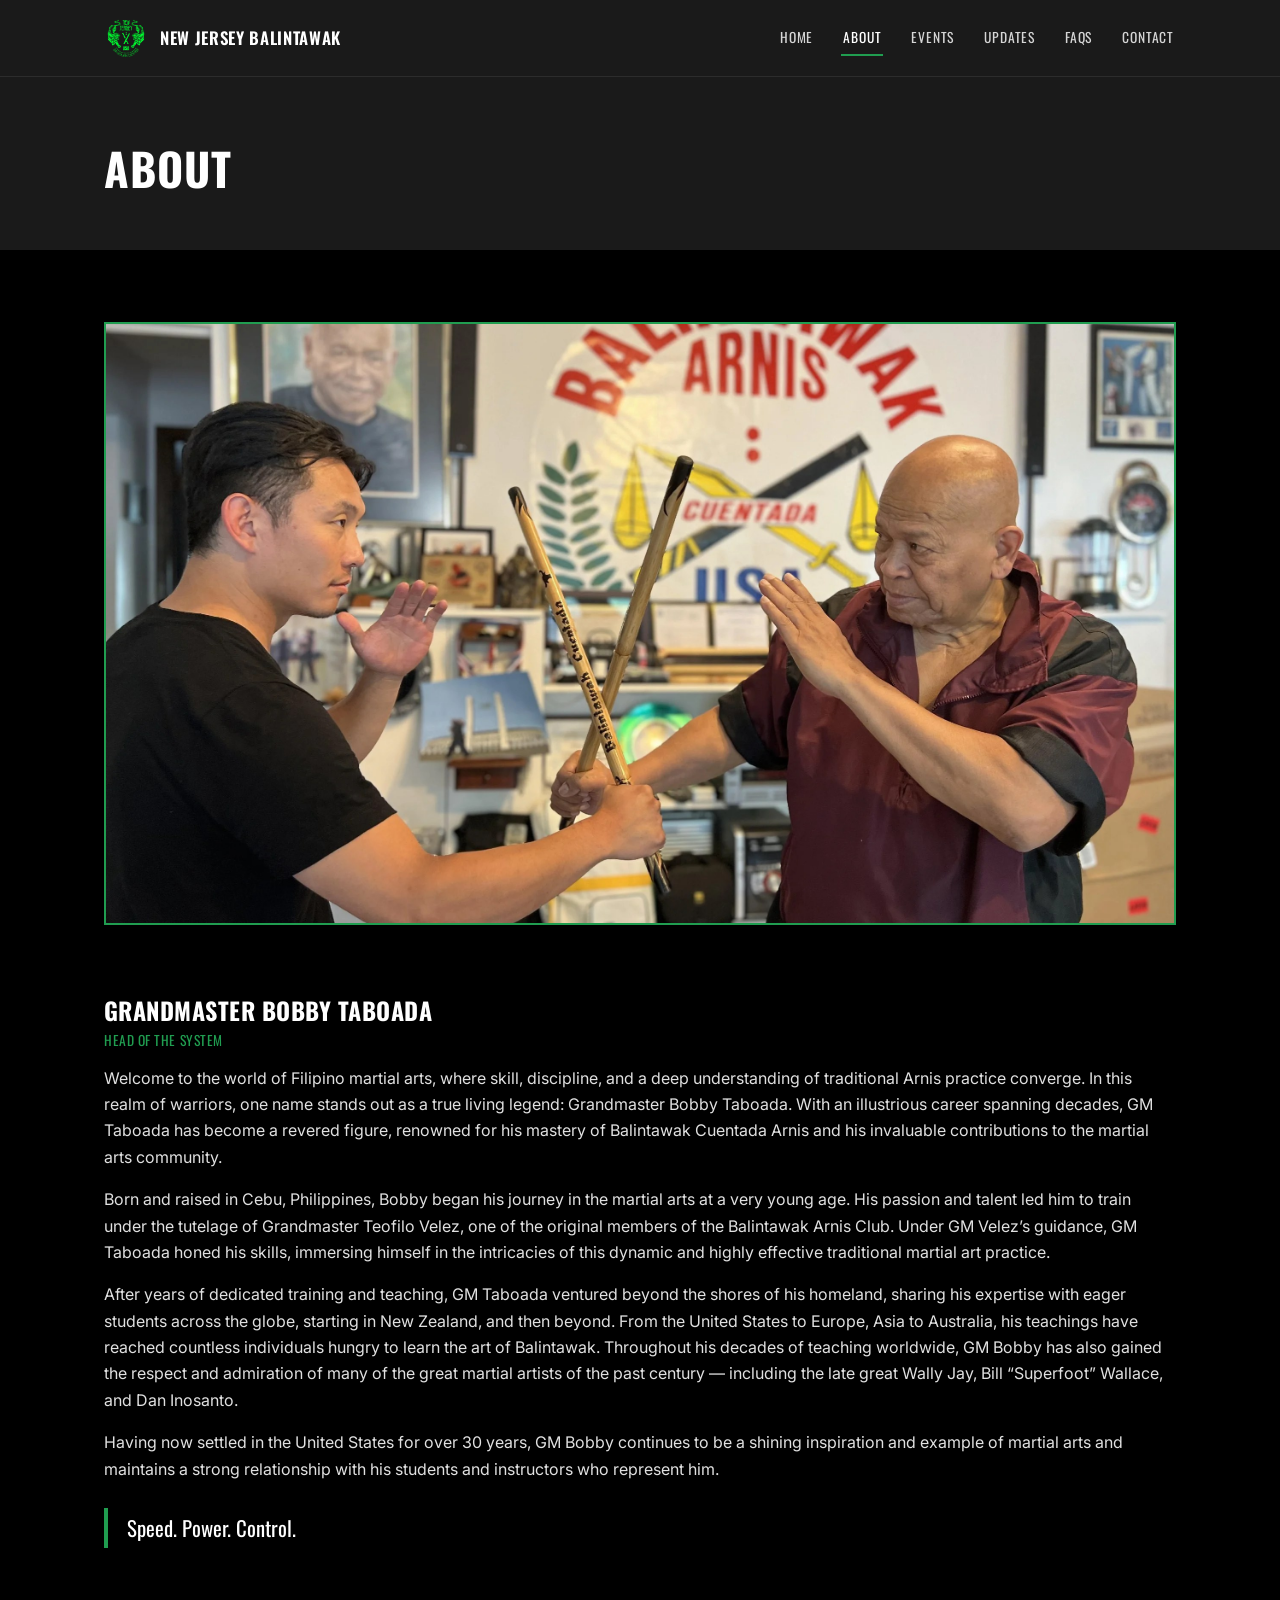
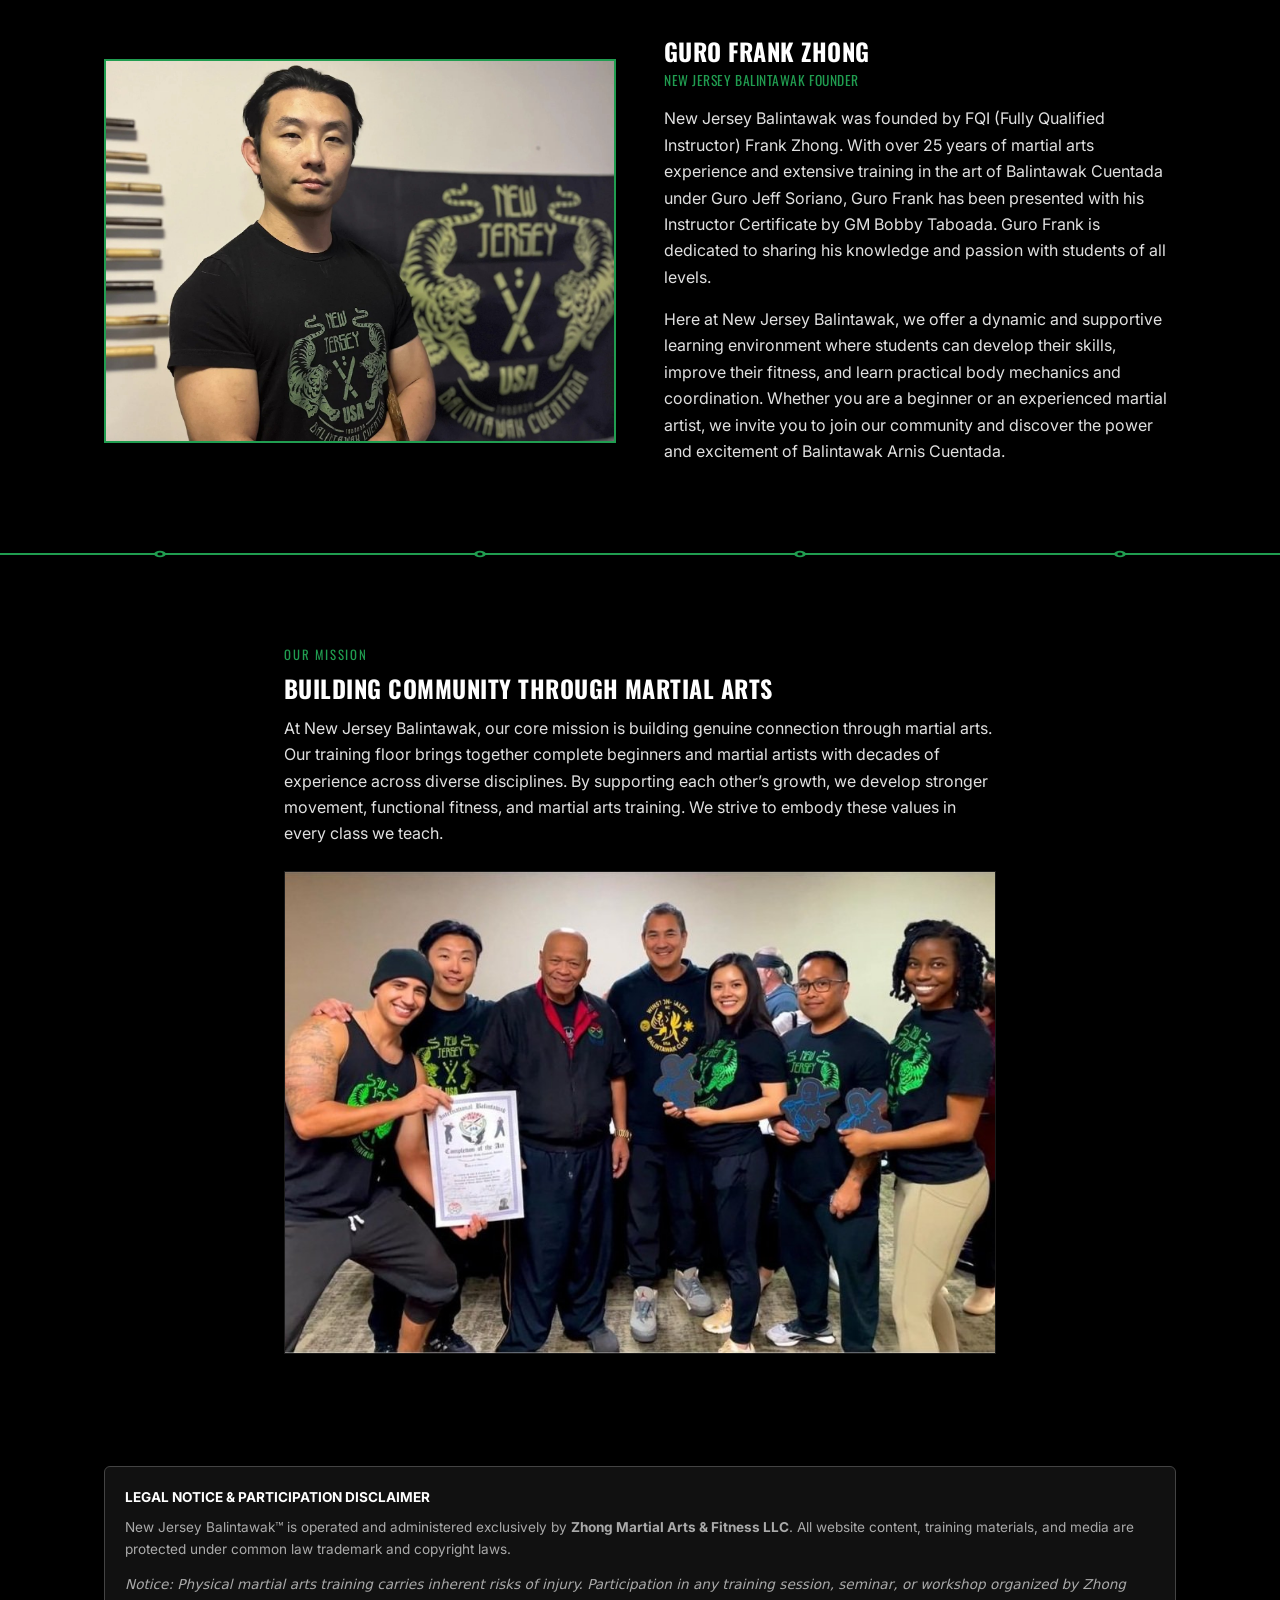
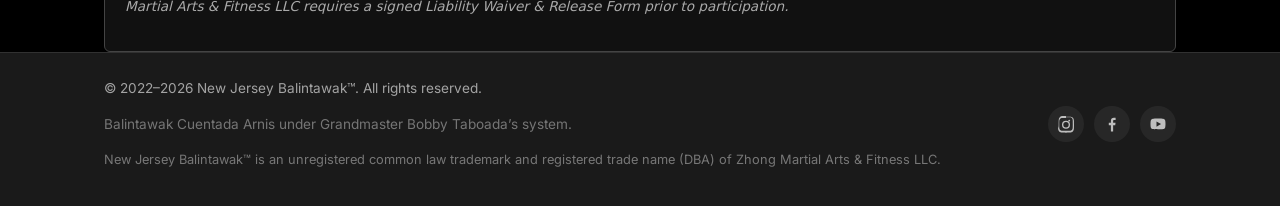
==== commit 7b5822e8: "Add trademark notice, legal disclaimer box, and waiver checkbox - Footer: establish 2022 founding ye" ====
--- a/about.html
+++ b/about.html
@@ -80,14 +80,22 @@
     </div>
   </section>
 
+  <div class="wrap">
+    <div class="disclaimer-box" style="border: 1px solid #444; background-color: #111; padding: 1.25rem; margin-top: 2.5rem; border-radius: 6px; color: #aaa; font-size: 0.85rem; line-height: 1.6;">
+      <p style="margin-bottom: 0.5rem; color: #fff;"><strong>LEGAL NOTICE &amp; PARTICIPATION DISCLAIMER</strong></p>
+      <p>New Jersey Balintawak&trade; is operated and administered exclusively by <strong>Zhong Martial Arts &amp; Fitness LLC</strong>. All website content, training materials, and media are protected under common law trademark and copyright laws.</p>
+      <p style="margin-top: 0.5rem;"><em>Notice: Physical martial arts training carries inherent risks of injury. Participation in any training session, seminar, or workshop organized by Zhong Martial Arts &amp; Fitness LLC requires a signed Liability Waiver &amp; Release Form prior to participation.</em></p>
+    </div>
+  </div>
+
 </main>
 
 <footer class="site-footer">
   <div class="wrap footer-inner">
     <div class="footer-text">
-      <p>&copy; <span id="year"></span> New Jersey Balintawak. All rights reserved.</p>
+      <p>&copy; 2022&ndash;<span id="year"></span> New Jersey Balintawak&trade;. All rights reserved.</p>
       <p class="footer-sub">Balintawak Cuentada Arnis under Grandmaster Bobby Taboada&rsquo;s system.</p>
-      <p class="footer-legal">New Jersey Balintawak is a registered trade name (DBA) of Zhong Martial Arts &amp; Fitness LLC.</p>
+      <p class="footer-legal">New Jersey Balintawak&trade; is an unregistered common law trademark and registered trade name (DBA) of Zhong Martial Arts &amp; Fitness LLC.</p>
     </div>
     <div class="social-links">
       <a href="https://www.instagram.com/newjerseybalintawak/" target="_blank" rel="noopener" aria-label="Instagram">
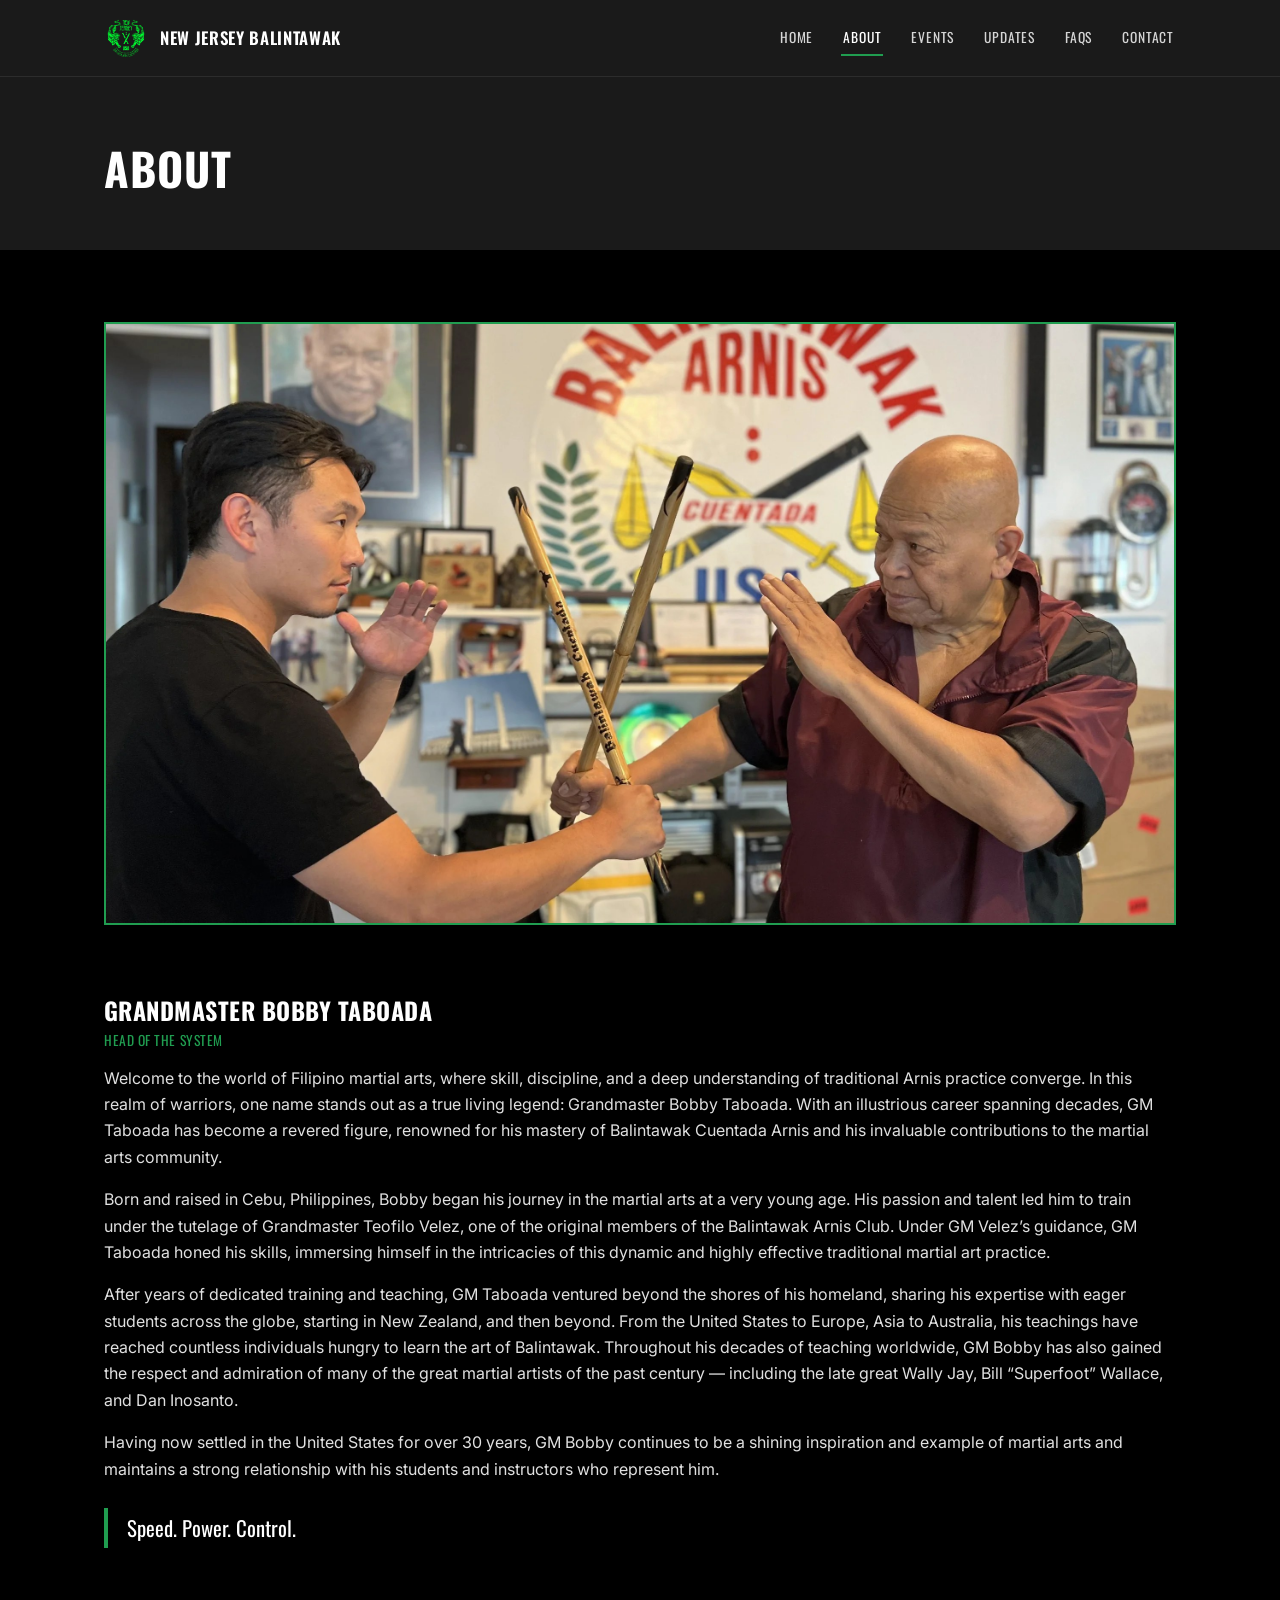
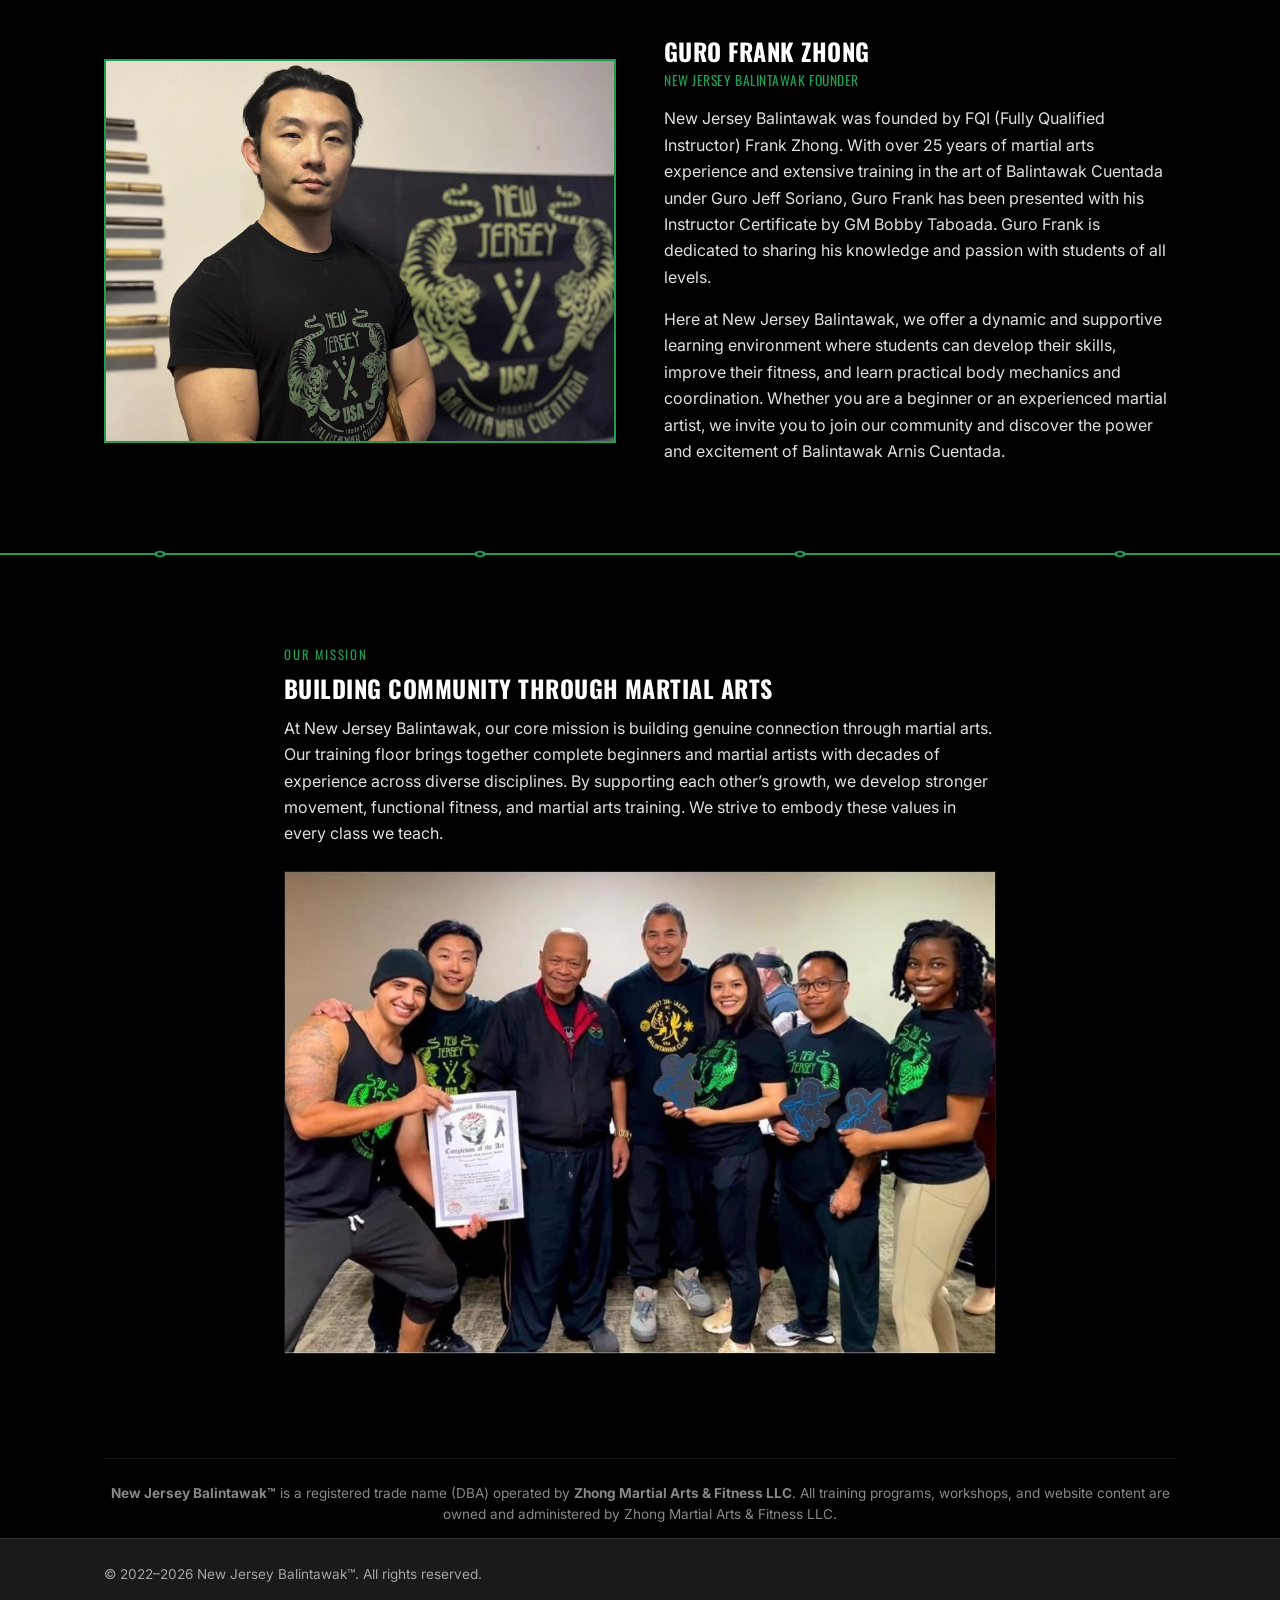
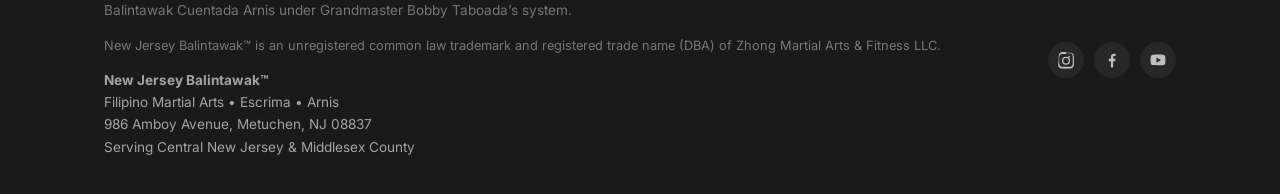
==== commit 8f268c21: "Local SEO update; simplify contact disclaimer and drop waiver checkbox - Update title/meta descripti" ====
--- a/about.html
+++ b/about.html
@@ -3,8 +3,8 @@
 <head>
 <meta charset="UTF-8">
 <meta name="viewport" content="width=device-width, initial-scale=1.0">
-<title>About | New Jersey Balintawak</title>
-<meta name="description" content="Meet Grandmaster Bobby Taboada and Guro Frank Zhong, founder of New Jersey Balintawak.">
+<title>About | New Jersey Balintawak - Filipino Martial Arts in Metuchen, NJ</title>
+<meta name="description" content="Meet Grandmaster Bobby Taboada and Guro Frank Zhong of New Jersey Balintawak, teaching authentic Filipino Martial Arts, Escrima, and Arnis in Metuchen, NJ.">
 <link rel="icon" href="photos/logo.png">
 <link rel="preconnect" href="https://fonts.googleapis.com">
 <link rel="preconnect" href="https://fonts.gstatic.com" crossorigin>
@@ -81,10 +81,8 @@
   </section>
 
   <div class="wrap">
-    <div class="disclaimer-box" style="border: 1px solid #444; background-color: #111; padding: 1.25rem; margin-top: 2.5rem; border-radius: 6px; color: #aaa; font-size: 0.85rem; line-height: 1.6;">
-      <p style="margin-bottom: 0.5rem; color: #fff;"><strong>LEGAL NOTICE &amp; PARTICIPATION DISCLAIMER</strong></p>
-      <p>New Jersey Balintawak&trade; is operated and administered exclusively by <strong>Zhong Martial Arts &amp; Fitness LLC</strong>. All website content, training materials, and media are protected under common law trademark and copyright laws.</p>
-      <p style="margin-top: 0.5rem;"><em>Notice: Physical martial arts training carries inherent risks of injury. Participation in any training session, seminar, or workshop organized by Zhong Martial Arts &amp; Fitness LLC requires a signed Liability Waiver &amp; Release Form prior to participation.</em></p>
+    <div class="disclaimer-box" style="border-top: 1px solid var(--line, #333); padding-top: 1.5rem; margin-top: 2rem; color: #888; font-size: 0.85rem; line-height: 1.5; text-align: center;">
+      <p><strong>New Jersey Balintawak&trade;</strong> is a registered trade name (DBA) operated by <strong>Zhong Martial Arts &amp; Fitness LLC</strong>. All training programs, workshops, and website content are owned and administered by Zhong Martial Arts &amp; Fitness LLC.</p>
     </div>
   </div>
 
@@ -96,6 +94,12 @@
       <p>&copy; 2022&ndash;<span id="year"></span> New Jersey Balintawak&trade;. All rights reserved.</p>
       <p class="footer-sub">Balintawak Cuentada Arnis under Grandmaster Bobby Taboada&rsquo;s system.</p>
       <p class="footer-legal">New Jersey Balintawak&trade; is an unregistered common law trademark and registered trade name (DBA) of Zhong Martial Arts &amp; Fitness LLC.</p>
+      <p class="footer-address">
+        <strong>New Jersey Balintawak&trade;</strong><br>
+        Filipino Martial Arts &bull; Escrima &bull; Arnis<br>
+        986 Amboy Avenue, Metuchen, NJ 08837<br>
+        Serving Central New Jersey &amp; Middlesex County
+      </p>
     </div>
     <div class="social-links">
       <a href="https://www.instagram.com/newjerseybalintawak/" target="_blank" rel="noopener" aria-label="Instagram">
